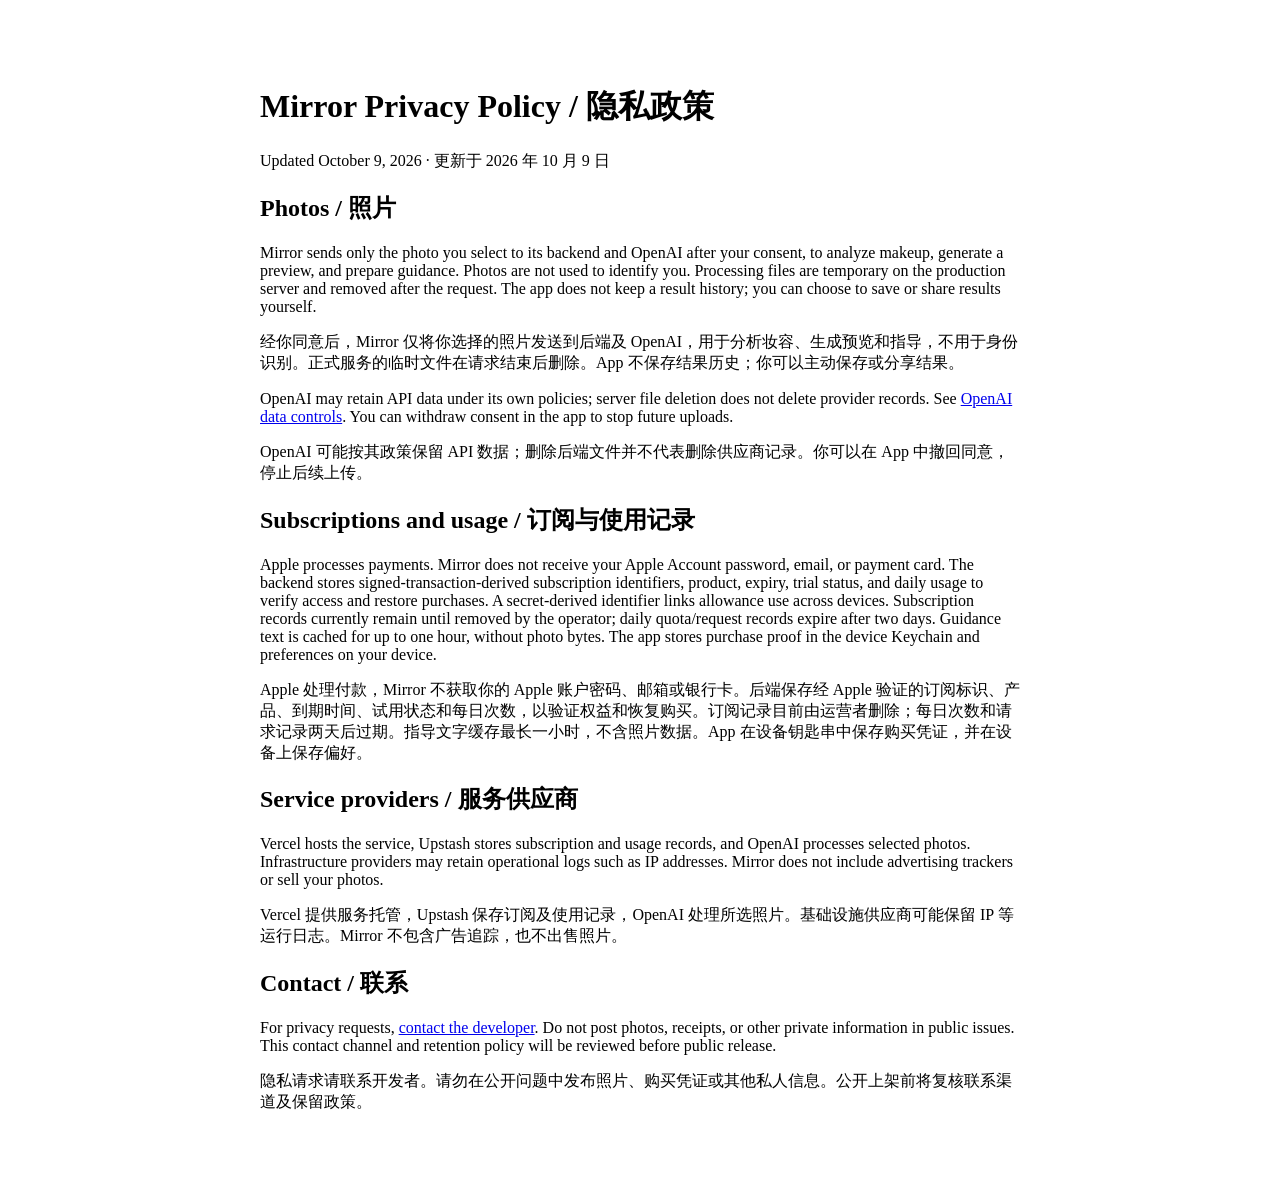
==== web/privacy.html @ 1be24a82 "Add native Mirror app and Apple-verified subscription quotas" ====
<!doctype html><html lang="en"><meta charset="utf-8"><meta name="viewport" content="width=device-width,initial-scale=1"><title>Mirror Privacy Policy / 隐私政策</title><link rel="stylesheet" href="/style.css"><body><main style="max-width:760px;margin:40px auto;padding:24px"><h1>Mirror Privacy Policy / 隐私政策</h1><p>Updated October 9, 2026 · 更新于 2026 年 10 月 9 日</p><h2>Photos / 照片</h2><p>Mirror sends only the photo you select to its backend and OpenAI after your consent, to analyze makeup, generate a preview, and prepare guidance. Photos are not used to identify you. Processing files are temporary on the production server and removed after the request. The app does not keep a result history; you can choose to save or share results yourself.</p><p>经你同意后，Mirror 仅将你选择的照片发送到后端及 OpenAI，用于分析妆容、生成预览和指导，不用于身份识别。正式服务的临时文件在请求结束后删除。App 不保存结果历史；你可以主动保存或分享结果。</p><p>OpenAI may retain API data under its own policies; server file deletion does not delete provider records. See <a href="https://platform.openai.com/docs/guides/your-data">OpenAI data controls</a>. You can withdraw consent in the app to stop future uploads.</p><p>OpenAI 可能按其政策保留 API 数据；删除后端文件并不代表删除供应商记录。你可以在 App 中撤回同意，停止后续上传。</p><h2>Subscriptions and usage / 订阅与使用记录</h2><p>Apple processes payments. Mirror does not receive your Apple Account password, email, or payment card. The backend stores signed-transaction-derived subscription identifiers, product, expiry, trial status, and daily usage to verify access and restore purchases. A secret-derived identifier links allowance use across devices. Subscription records currently remain until removed by the operator; daily quota/request records expire after two days. Guidance text is cached for up to one hour, without photo bytes. The app stores purchase proof in the device Keychain and preferences on your device.</p><p>Apple 处理付款，Mirror 不获取你的 Apple 账户密码、邮箱或银行卡。后端保存经 Apple 验证的订阅标识、产品、到期时间、试用状态和每日次数，以验证权益和恢复购买。订阅记录目前由运营者删除；每日次数和请求记录两天后过期。指导文字缓存最长一小时，不含照片数据。App 在设备钥匙串中保存购买凭证，并在设备上保存偏好。</p><h2>Service providers / 服务供应商</h2><p>Vercel hosts the service, Upstash stores subscription and usage records, and OpenAI processes selected photos. Infrastructure providers may retain operational logs such as IP addresses. Mirror does not include advertising trackers or sell your photos.</p><p>Vercel 提供服务托管，Upstash 保存订阅及使用记录，OpenAI 处理所选照片。基础设施供应商可能保留 IP 等运行日志。Mirror 不包含广告追踪，也不出售照片。</p><h2>Contact / 联系</h2><p>For privacy requests, <a href="https://github.com/pauline-zhang-star/makeup-improver/issues">contact the developer</a>. Do not post photos, receipts, or other private information in public issues. This contact channel and retention policy will be reviewed before public release.</p><p>隐私请求请联系开发者。请勿在公开问题中发布照片、购买凭证或其他私人信息。公开上架前将复核联系渠道及保留政策。</p></main></body></html>
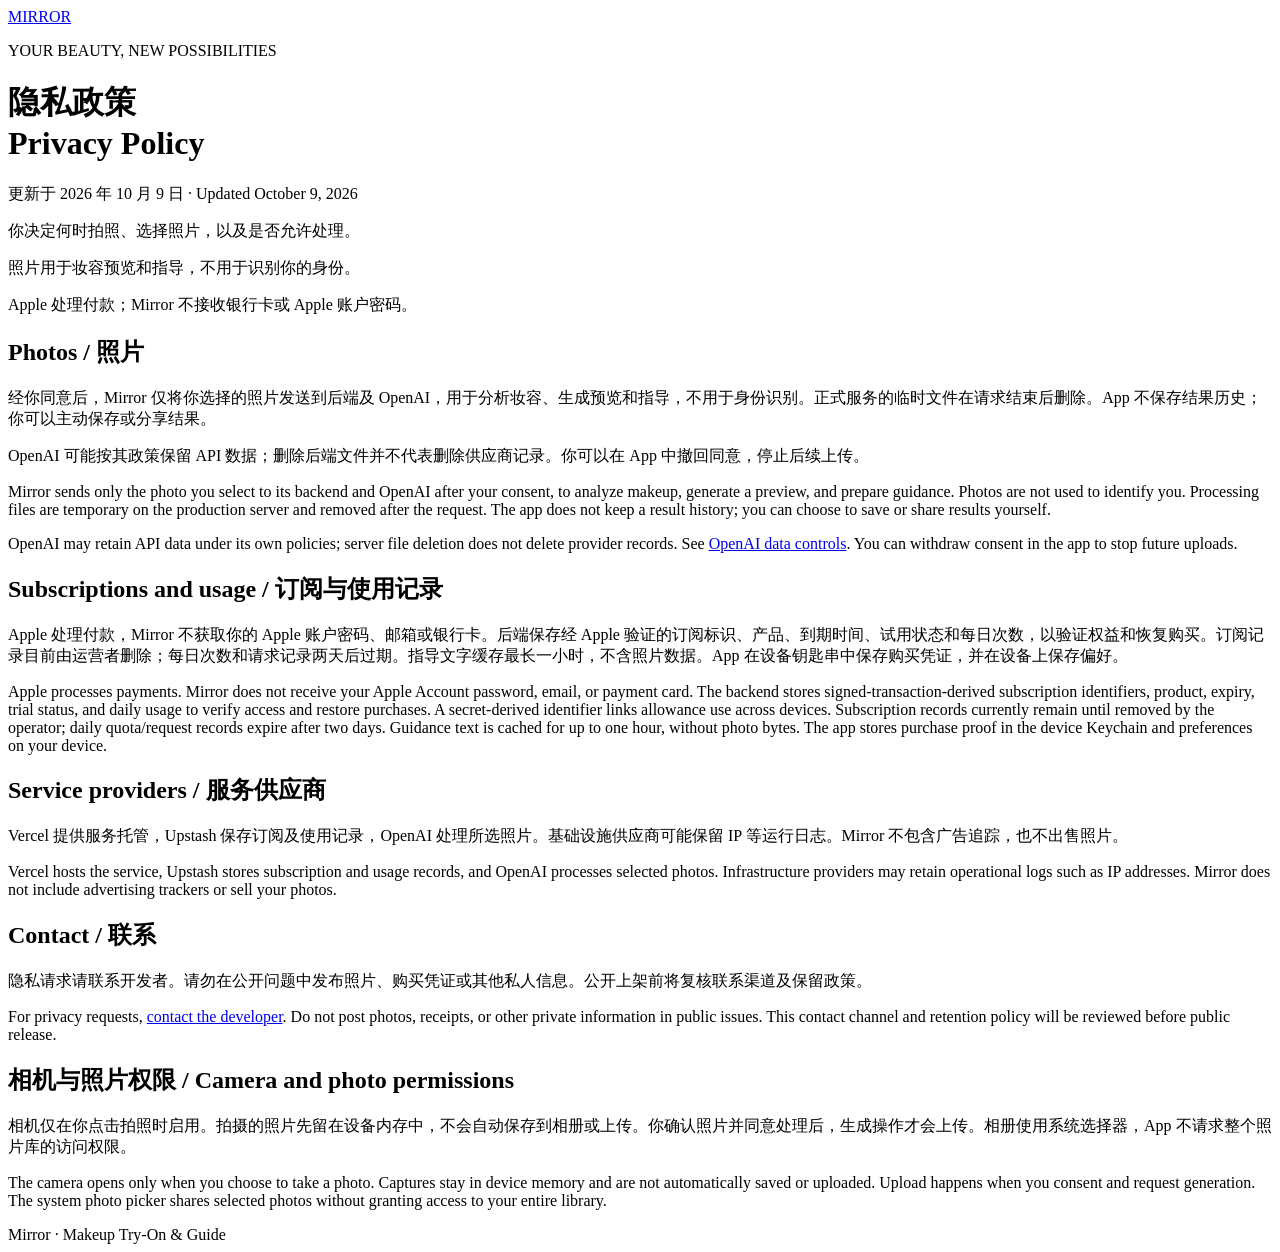
==== commit 8e5a1387: "Add limited beta access and improve camera and subscription UI" ====
--- a/web/privacy.html
+++ b/web/privacy.html
@@ -1 +1,6 @@
-<!doctype html><html lang="en"><meta charset="utf-8"><meta name="viewport" content="width=device-width,initial-scale=1"><title>Mirror Privacy Policy / 隐私政策</title><link rel="stylesheet" href="/style.css"><body><main style="max-width:760px;margin:40px auto;padding:24px"><h1>Mirror Privacy Policy / 隐私政策</h1><p>Updated October 9, 2026 · 更新于 2026 年 10 月 9 日</p><h2>Photos / 照片</h2><p>Mirror sends only the photo you select to its backend and OpenAI after your consent, to analyze makeup, generate a preview, and prepare guidance. Photos are not used to identify you. Processing files are temporary on the production server and removed after the request. The app does not keep a result history; you can choose to save or share results yourself.</p><p>经你同意后，Mirror 仅将你选择的照片发送到后端及 OpenAI，用于分析妆容、生成预览和指导，不用于身份识别。正式服务的临时文件在请求结束后删除。App 不保存结果历史；你可以主动保存或分享结果。</p><p>OpenAI may retain API data under its own policies; server file deletion does not delete provider records. See <a href="https://platform.openai.com/docs/guides/your-data">OpenAI data controls</a>. You can withdraw consent in the app to stop future uploads.</p><p>OpenAI 可能按其政策保留 API 数据；删除后端文件并不代表删除供应商记录。你可以在 App 中撤回同意，停止后续上传。</p><h2>Subscriptions and usage / 订阅与使用记录</h2><p>Apple processes payments. Mirror does not receive your Apple Account password, email, or payment card. The backend stores signed-transaction-derived subscription identifiers, product, expiry, trial status, and daily usage to verify access and restore purchases. A secret-derived identifier links allowance use across devices. Subscription records currently remain until removed by the operator; daily quota/request records expire after two days. Guidance text is cached for up to one hour, without photo bytes. The app stores purchase proof in the device Keychain and preferences on your device.</p><p>Apple 处理付款，Mirror 不获取你的 Apple 账户密码、邮箱或银行卡。后端保存经 Apple 验证的订阅标识、产品、到期时间、试用状态和每日次数，以验证权益和恢复购买。订阅记录目前由运营者删除；每日次数和请求记录两天后过期。指导文字缓存最长一小时，不含照片数据。App 在设备钥匙串中保存购买凭证，并在设备上保存偏好。</p><h2>Service providers / 服务供应商</h2><p>Vercel hosts the service, Upstash stores subscription and usage records, and OpenAI processes selected photos. Infrastructure providers may retain operational logs such as IP addresses. Mirror does not include advertising trackers or sell your photos.</p><p>Vercel 提供服务托管，Upstash 保存订阅及使用记录，OpenAI 处理所选照片。基础设施供应商可能保留 IP 等运行日志。Mirror 不包含广告追踪，也不出售照片。</p><h2>Contact / 联系</h2><p>For privacy requests, <a href="https://github.com/pauline-zhang-star/makeup-improver/issues">contact the developer</a>. Do not post photos, receipts, or other private information in public issues. This contact channel and retention policy will be reviewed before public release.</p><p>隐私请求请联系开发者。请勿在公开问题中发布照片、购买凭证或其他私人信息。公开上架前将复核联系渠道及保留政策。</p></main></body></html>
+<!doctype html><html lang="zh-Hans"><head><meta charset="utf-8"><meta name="viewport" content="width=device-width,initial-scale=1"><title>Mirror · 隐私政策 / Privacy Policy</title><link rel="stylesheet" href="/privacy.css"></head><body><main><a class="brand" href="/">MIRROR</a><p class="eyebrow">YOUR BEAUTY, NEW POSSIBILITIES</p><h1>隐私政策<br><span class="english">Privacy Policy</span></h1><p class="meta">更新于 2026 年 10 月 9 日 · Updated October 9, 2026</p><div class="summary"><p>你决定何时拍照、选择照片，以及是否允许处理。</p><p>照片用于妆容预览和指导，不用于识别你的身份。</p><p>Apple 处理付款；Mirror 不接收银行卡或 Apple 账户密码。</p></div>
+<section><h2>Photos / 照片</h2><p>经你同意后，Mirror 仅将你选择的照片发送到后端及 OpenAI，用于分析妆容、生成预览和指导，不用于身份识别。正式服务的临时文件在请求结束后删除。App 不保存结果历史；你可以主动保存或分享结果。</p><p>OpenAI 可能按其政策保留 API 数据；删除后端文件并不代表删除供应商记录。你可以在 App 中撤回同意，停止后续上传。</p><p class="english">Mirror sends only the photo you select to its backend and OpenAI after your consent, to analyze makeup, generate a preview, and prepare guidance. Photos are not used to identify you. Processing files are temporary on the production server and removed after the request. The app does not keep a result history; you can choose to save or share results yourself.</p><p class="english">OpenAI may retain API data under its own policies; server file deletion does not delete provider records. See <a href="https://platform.openai.com/docs/guides/your-data">OpenAI data controls</a>. You can withdraw consent in the app to stop future uploads.</p></section>
+<section><h2>Subscriptions and usage / 订阅与使用记录</h2><p>Apple 处理付款，Mirror 不获取你的 Apple 账户密码、邮箱或银行卡。后端保存经 Apple 验证的订阅标识、产品、到期时间、试用状态和每日次数，以验证权益和恢复购买。订阅记录目前由运营者删除；每日次数和请求记录两天后过期。指导文字缓存最长一小时，不含照片数据。App 在设备钥匙串中保存购买凭证，并在设备上保存偏好。</p><p class="english">Apple processes payments. Mirror does not receive your Apple Account password, email, or payment card. The backend stores signed-transaction-derived subscription identifiers, product, expiry, trial status, and daily usage to verify access and restore purchases. A secret-derived identifier links allowance use across devices. Subscription records currently remain until removed by the operator; daily quota/request records expire after two days. Guidance text is cached for up to one hour, without photo bytes. The app stores purchase proof in the device Keychain and preferences on your device.</p></section>
+<section><h2>Service providers / 服务供应商</h2><p>Vercel 提供服务托管，Upstash 保存订阅及使用记录，OpenAI 处理所选照片。基础设施供应商可能保留 IP 等运行日志。Mirror 不包含广告追踪，也不出售照片。</p><p class="english">Vercel hosts the service, Upstash stores subscription and usage records, and OpenAI processes selected photos. Infrastructure providers may retain operational logs such as IP addresses. Mirror does not include advertising trackers or sell your photos.</p></section>
+<section><h2>Contact / 联系</h2><p>隐私请求请联系开发者。请勿在公开问题中发布照片、购买凭证或其他私人信息。公开上架前将复核联系渠道及保留政策。</p><p class="english">For privacy requests, <a href="https://github.com/pauline-zhang-star/makeup-improver/issues">contact the developer</a>. Do not post photos, receipts, or other private information in public issues. This contact channel and retention policy will be reviewed before public release.</p></section>
+<section><h2>相机与照片权限 / Camera and photo permissions</h2><p>相机仅在你点击拍照时启用。拍摄的照片先留在设备内存中，不会自动保存到相册或上传。你确认照片并同意处理后，生成操作才会上传。相册使用系统选择器，App 不请求整个照片库的访问权限。</p><p class="english">The camera opens only when you choose to take a photo. Captures stay in device memory and are not automatically saved or uploaded. Upload happens when you consent and request generation. The system photo picker shares selected photos without granting access to your entire library.</p></section><footer>Mirror · Makeup Try-On &amp; Guide</footer></main></body></html>
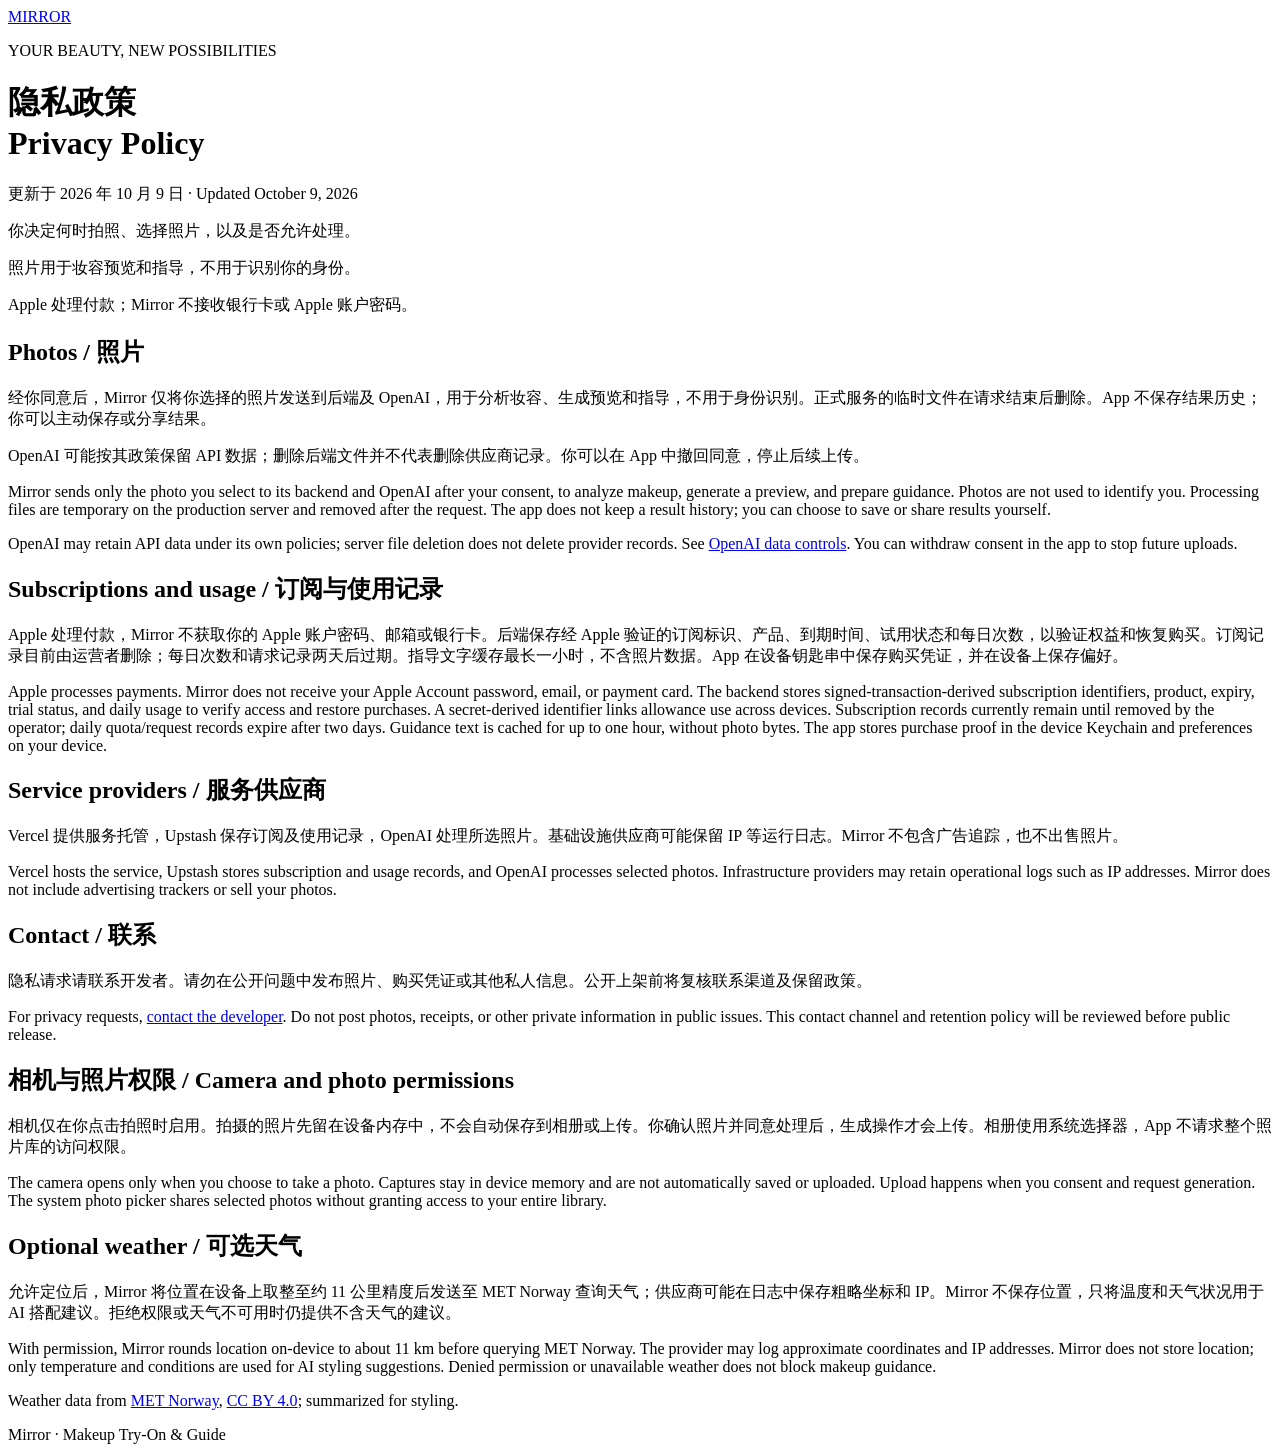
==== commit f46f43ce: "Add weather-aware styling guidance after liking a look" ====
--- a/web/privacy.html
+++ b/web/privacy.html
@@ -3,4 +3,4 @@
 <section><h2>Subscriptions and usage / 订阅与使用记录</h2><p>Apple 处理付款，Mirror 不获取你的 Apple 账户密码、邮箱或银行卡。后端保存经 Apple 验证的订阅标识、产品、到期时间、试用状态和每日次数，以验证权益和恢复购买。订阅记录目前由运营者删除；每日次数和请求记录两天后过期。指导文字缓存最长一小时，不含照片数据。App 在设备钥匙串中保存购买凭证，并在设备上保存偏好。</p><p class="english">Apple processes payments. Mirror does not receive your Apple Account password, email, or payment card. The backend stores signed-transaction-derived subscription identifiers, product, expiry, trial status, and daily usage to verify access and restore purchases. A secret-derived identifier links allowance use across devices. Subscription records currently remain until removed by the operator; daily quota/request records expire after two days. Guidance text is cached for up to one hour, without photo bytes. The app stores purchase proof in the device Keychain and preferences on your device.</p></section>
 <section><h2>Service providers / 服务供应商</h2><p>Vercel 提供服务托管，Upstash 保存订阅及使用记录，OpenAI 处理所选照片。基础设施供应商可能保留 IP 等运行日志。Mirror 不包含广告追踪，也不出售照片。</p><p class="english">Vercel hosts the service, Upstash stores subscription and usage records, and OpenAI processes selected photos. Infrastructure providers may retain operational logs such as IP addresses. Mirror does not include advertising trackers or sell your photos.</p></section>
 <section><h2>Contact / 联系</h2><p>隐私请求请联系开发者。请勿在公开问题中发布照片、购买凭证或其他私人信息。公开上架前将复核联系渠道及保留政策。</p><p class="english">For privacy requests, <a href="https://github.com/pauline-zhang-star/makeup-improver/issues">contact the developer</a>. Do not post photos, receipts, or other private information in public issues. This contact channel and retention policy will be reviewed before public release.</p></section>
-<section><h2>相机与照片权限 / Camera and photo permissions</h2><p>相机仅在你点击拍照时启用。拍摄的照片先留在设备内存中，不会自动保存到相册或上传。你确认照片并同意处理后，生成操作才会上传。相册使用系统选择器，App 不请求整个照片库的访问权限。</p><p class="english">The camera opens only when you choose to take a photo. Captures stay in device memory and are not automatically saved or uploaded. Upload happens when you consent and request generation. The system photo picker shares selected photos without granting access to your entire library.</p></section><footer>Mirror · Makeup Try-On &amp; Guide</footer></main></body></html>+<section><h2>相机与照片权限 / Camera and photo permissions</h2><p>相机仅在你点击拍照时启用。拍摄的照片先留在设备内存中，不会自动保存到相册或上传。你确认照片并同意处理后，生成操作才会上传。相册使用系统选择器，App 不请求整个照片库的访问权限。</p><p class="english">The camera opens only when you choose to take a photo. Captures stay in device memory and are not automatically saved or uploaded. Upload happens when you consent and request generation. The system photo picker shares selected photos without granting access to your entire library.</p></section><section><h2>Optional weather / 可选天气</h2><p>允许定位后，Mirror 将位置在设备上取整至约 11 公里精度后发送至 MET Norway 查询天气；供应商可能在日志中保存粗略坐标和 IP。Mirror 不保存位置，只将温度和天气状况用于 AI 搭配建议。拒绝权限或天气不可用时仍提供不含天气的建议。</p><p class="english">With permission, Mirror rounds location on-device to about 11 km before querying MET Norway. The provider may log approximate coordinates and IP addresses. Mirror does not store location; only temperature and conditions are used for AI styling suggestions. Denied permission or unavailable weather does not block makeup guidance.</p><p>Weather data from <a href="https://api.met.no/doc/License">MET Norway</a>, <a href="https://creativecommons.org/licenses/by/4.0/">CC BY 4.0</a>; summarized for styling.</p></section><footer>Mirror · Makeup Try-On &amp; Guide</footer></main></body></html>
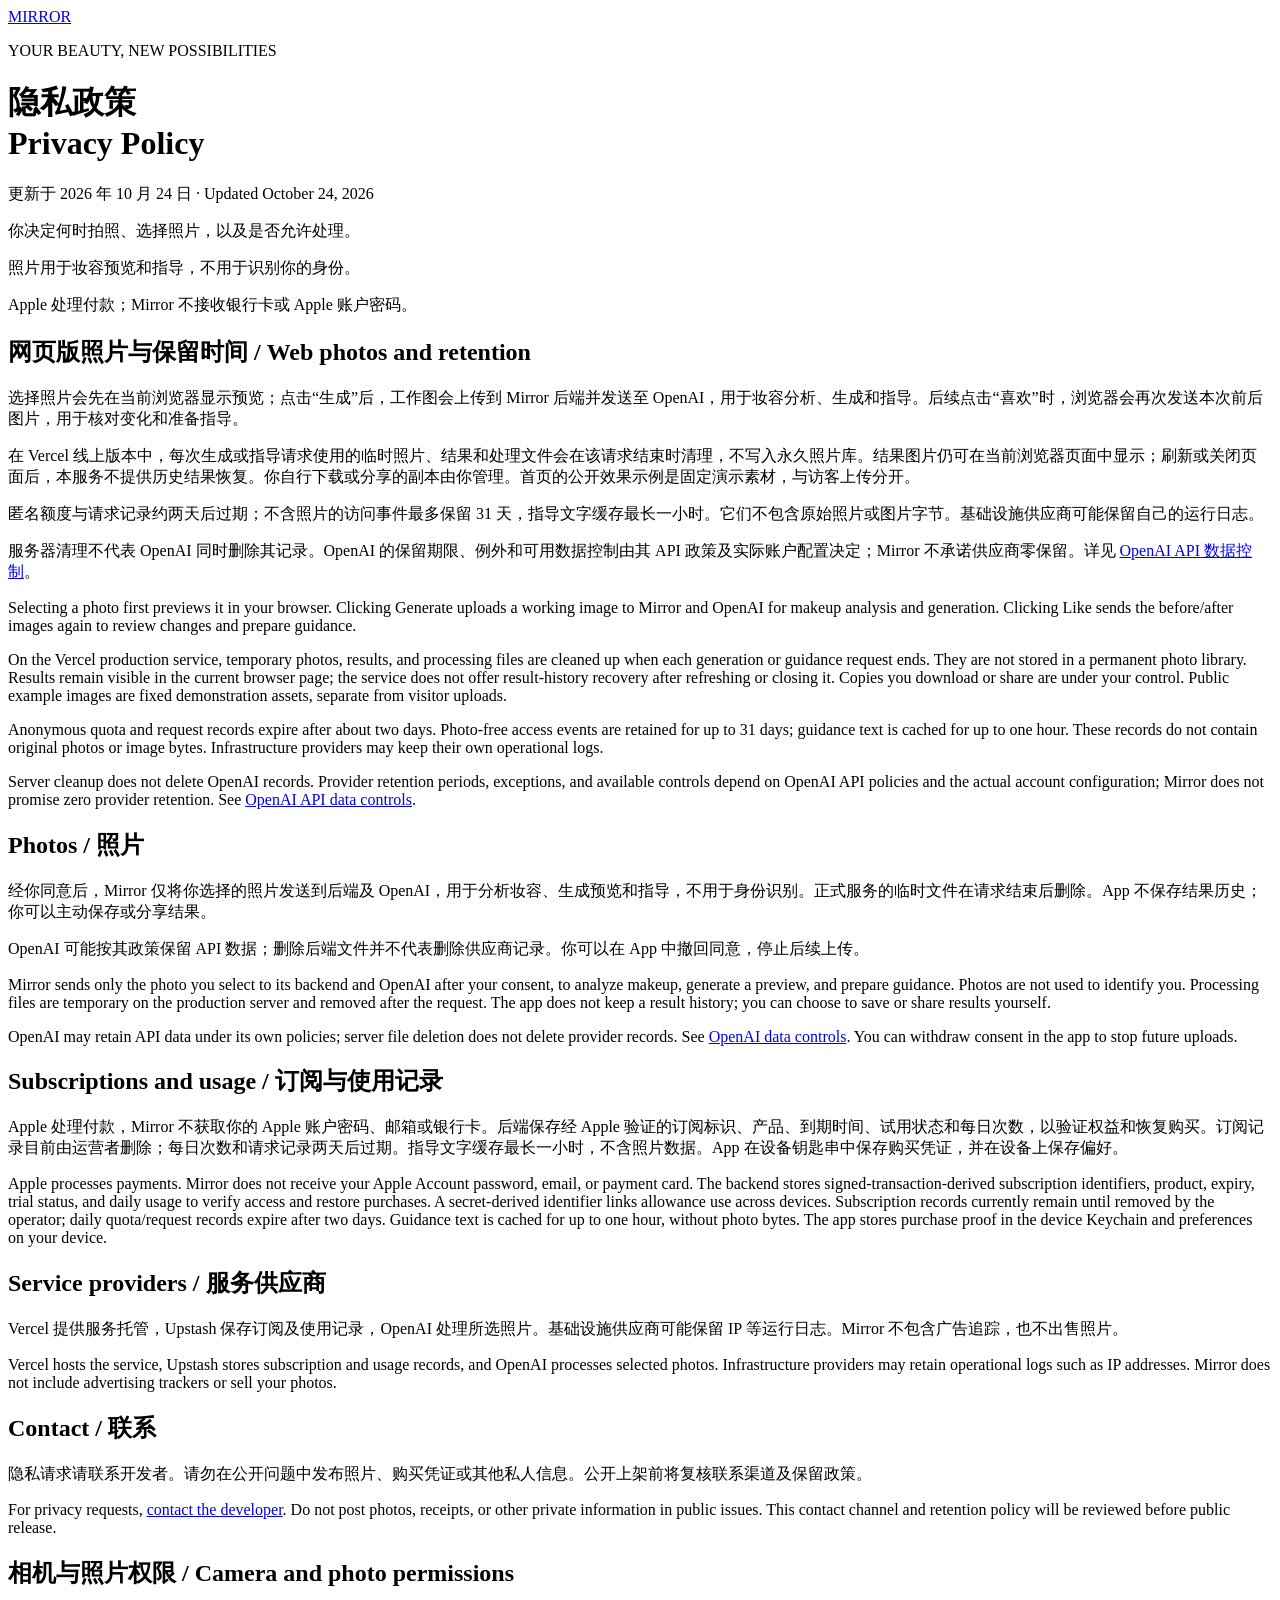
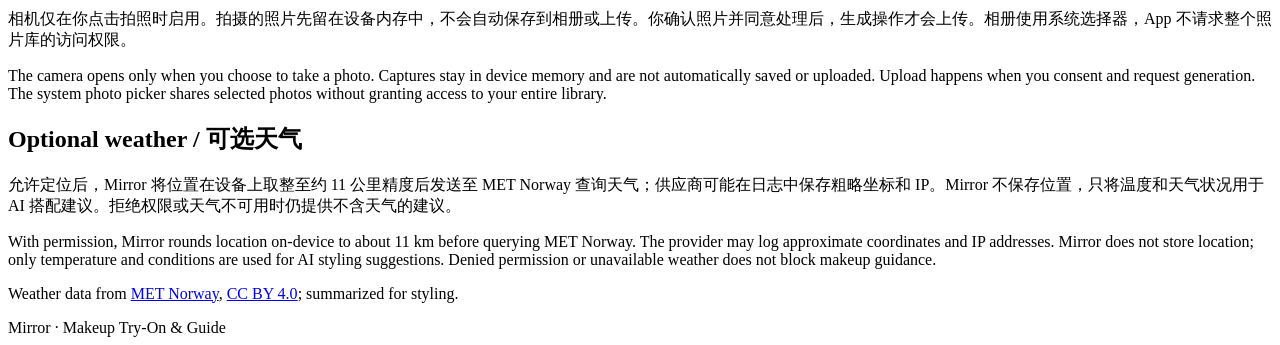
==== commit 3a1ce476: "Clarify web photo privacy and add real result example" ====
--- a/web/privacy.html
+++ b/web/privacy.html
@@ -1,5 +1,14 @@
-<!doctype html><html lang="zh-Hans"><head><meta charset="utf-8"><meta name="viewport" content="width=device-width,initial-scale=1"><title>Mirror · 隐私政策 / Privacy Policy</title><link rel="stylesheet" href="/privacy.css"></head><body><main><a class="brand" href="/">MIRROR</a><p class="eyebrow">YOUR BEAUTY, NEW POSSIBILITIES</p><h1>隐私政策<br><span class="english">Privacy Policy</span></h1><p class="meta">更新于 2026 年 10 月 9 日 · Updated October 9, 2026</p><div class="summary"><p>你决定何时拍照、选择照片，以及是否允许处理。</p><p>照片用于妆容预览和指导，不用于识别你的身份。</p><p>Apple 处理付款；Mirror 不接收银行卡或 Apple 账户密码。</p></div>
-<section><h2>Photos / 照片</h2><p>经你同意后，Mirror 仅将你选择的照片发送到后端及 OpenAI，用于分析妆容、生成预览和指导，不用于身份识别。正式服务的临时文件在请求结束后删除。App 不保存结果历史；你可以主动保存或分享结果。</p><p>OpenAI 可能按其政策保留 API 数据；删除后端文件并不代表删除供应商记录。你可以在 App 中撤回同意，停止后续上传。</p><p class="english">Mirror sends only the photo you select to its backend and OpenAI after your consent, to analyze makeup, generate a preview, and prepare guidance. Photos are not used to identify you. Processing files are temporary on the production server and removed after the request. The app does not keep a result history; you can choose to save or share results yourself.</p><p class="english">OpenAI may retain API data under its own policies; server file deletion does not delete provider records. See <a href="https://platform.openai.com/docs/guides/your-data">OpenAI data controls</a>. You can withdraw consent in the app to stop future uploads.</p></section>
+<!doctype html><html lang="zh-Hans"><head><meta charset="utf-8"><meta name="viewport" content="width=device-width,initial-scale=1"><title>Mirror · 隐私政策 / Privacy Policy</title><link rel="stylesheet" href="/privacy.css"></head><body><main><a class="brand" href="/">MIRROR</a><p class="eyebrow">YOUR BEAUTY, NEW POSSIBILITIES</p><h1>隐私政策<br><span class="english">Privacy Policy</span></h1><p class="meta">更新于 2026 年 10 月 24 日 · Updated October 24, 2026</p><div class="summary"><p>你决定何时拍照、选择照片，以及是否允许处理。</p><p>照片用于妆容预览和指导，不用于识别你的身份。</p><p>Apple 处理付款；Mirror 不接收银行卡或 Apple 账户密码。</p></div>
+<section><h2>网页版照片与保留时间 / Web photos and retention</h2>
+<p>选择照片会先在当前浏览器显示预览；点击“生成”后，工作图会上传到 Mirror 后端并发送至 OpenAI，用于妆容分析、生成和指导。后续点击“喜欢”时，浏览器会再次发送本次前后图片，用于核对变化和准备指导。</p>
+<p>在 Vercel 线上版本中，每次生成或指导请求使用的临时照片、结果和处理文件会在该请求结束时清理，不写入永久照片库。结果图片仍可在当前浏览器页面中显示；刷新或关闭页面后，本服务不提供历史结果恢复。你自行下载或分享的副本由你管理。首页的公开效果示例是固定演示素材，与访客上传分开。</p>
+<p>匿名额度与请求记录约两天后过期；不含照片的访问事件最多保留 31 天，指导文字缓存最长一小时。它们不包含原始照片或图片字节。基础设施供应商可能保留自己的运行日志。</p>
+<p>服务器清理不代表 OpenAI 同时删除其记录。OpenAI 的保留期限、例外和可用数据控制由其 API 政策及实际账户配置决定；Mirror 不承诺供应商零保留。详见 <a href="https://platform.openai.com/docs/guides/your-data" target="_blank" rel="noopener">OpenAI API 数据控制</a>。</p>
+<p class="english">Selecting a photo first previews it in your browser. Clicking Generate uploads a working image to Mirror and OpenAI for makeup analysis and generation. Clicking Like sends the before/after images again to review changes and prepare guidance.</p>
+<p class="english">On the Vercel production service, temporary photos, results, and processing files are cleaned up when each generation or guidance request ends. They are not stored in a permanent photo library. Results remain visible in the current browser page; the service does not offer result-history recovery after refreshing or closing it. Copies you download or share are under your control. Public example images are fixed demonstration assets, separate from visitor uploads.</p>
+<p class="english">Anonymous quota and request records expire after about two days. Photo-free access events are retained for up to 31 days; guidance text is cached for up to one hour. These records do not contain original photos or image bytes. Infrastructure providers may keep their own operational logs.</p>
+<p class="english">Server cleanup does not delete OpenAI records. Provider retention periods, exceptions, and available controls depend on OpenAI API policies and the actual account configuration; Mirror does not promise zero provider retention. See <a href="https://platform.openai.com/docs/guides/your-data" target="_blank" rel="noopener">OpenAI API data controls</a>.</p>
+</section><section><h2>Photos / 照片</h2><p>经你同意后，Mirror 仅将你选择的照片发送到后端及 OpenAI，用于分析妆容、生成预览和指导，不用于身份识别。正式服务的临时文件在请求结束后删除。App 不保存结果历史；你可以主动保存或分享结果。</p><p>OpenAI 可能按其政策保留 API 数据；删除后端文件并不代表删除供应商记录。你可以在 App 中撤回同意，停止后续上传。</p><p class="english">Mirror sends only the photo you select to its backend and OpenAI after your consent, to analyze makeup, generate a preview, and prepare guidance. Photos are not used to identify you. Processing files are temporary on the production server and removed after the request. The app does not keep a result history; you can choose to save or share results yourself.</p><p class="english">OpenAI may retain API data under its own policies; server file deletion does not delete provider records. See <a href="https://platform.openai.com/docs/guides/your-data">OpenAI data controls</a>. You can withdraw consent in the app to stop future uploads.</p></section>
 <section><h2>Subscriptions and usage / 订阅与使用记录</h2><p>Apple 处理付款，Mirror 不获取你的 Apple 账户密码、邮箱或银行卡。后端保存经 Apple 验证的订阅标识、产品、到期时间、试用状态和每日次数，以验证权益和恢复购买。订阅记录目前由运营者删除；每日次数和请求记录两天后过期。指导文字缓存最长一小时，不含照片数据。App 在设备钥匙串中保存购买凭证，并在设备上保存偏好。</p><p class="english">Apple processes payments. Mirror does not receive your Apple Account password, email, or payment card. The backend stores signed-transaction-derived subscription identifiers, product, expiry, trial status, and daily usage to verify access and restore purchases. A secret-derived identifier links allowance use across devices. Subscription records currently remain until removed by the operator; daily quota/request records expire after two days. Guidance text is cached for up to one hour, without photo bytes. The app stores purchase proof in the device Keychain and preferences on your device.</p></section>
 <section><h2>Service providers / 服务供应商</h2><p>Vercel 提供服务托管，Upstash 保存订阅及使用记录，OpenAI 处理所选照片。基础设施供应商可能保留 IP 等运行日志。Mirror 不包含广告追踪，也不出售照片。</p><p class="english">Vercel hosts the service, Upstash stores subscription and usage records, and OpenAI processes selected photos. Infrastructure providers may retain operational logs such as IP addresses. Mirror does not include advertising trackers or sell your photos.</p></section>
 <section><h2>Contact / 联系</h2><p>隐私请求请联系开发者。请勿在公开问题中发布照片、购买凭证或其他私人信息。公开上架前将复核联系渠道及保留政策。</p><p class="english">For privacy requests, <a href="https://github.com/pauline-zhang-star/makeup-improver/issues">contact the developer</a>. Do not post photos, receipts, or other private information in public issues. This contact channel and retention policy will be reviewed before public release.</p></section>
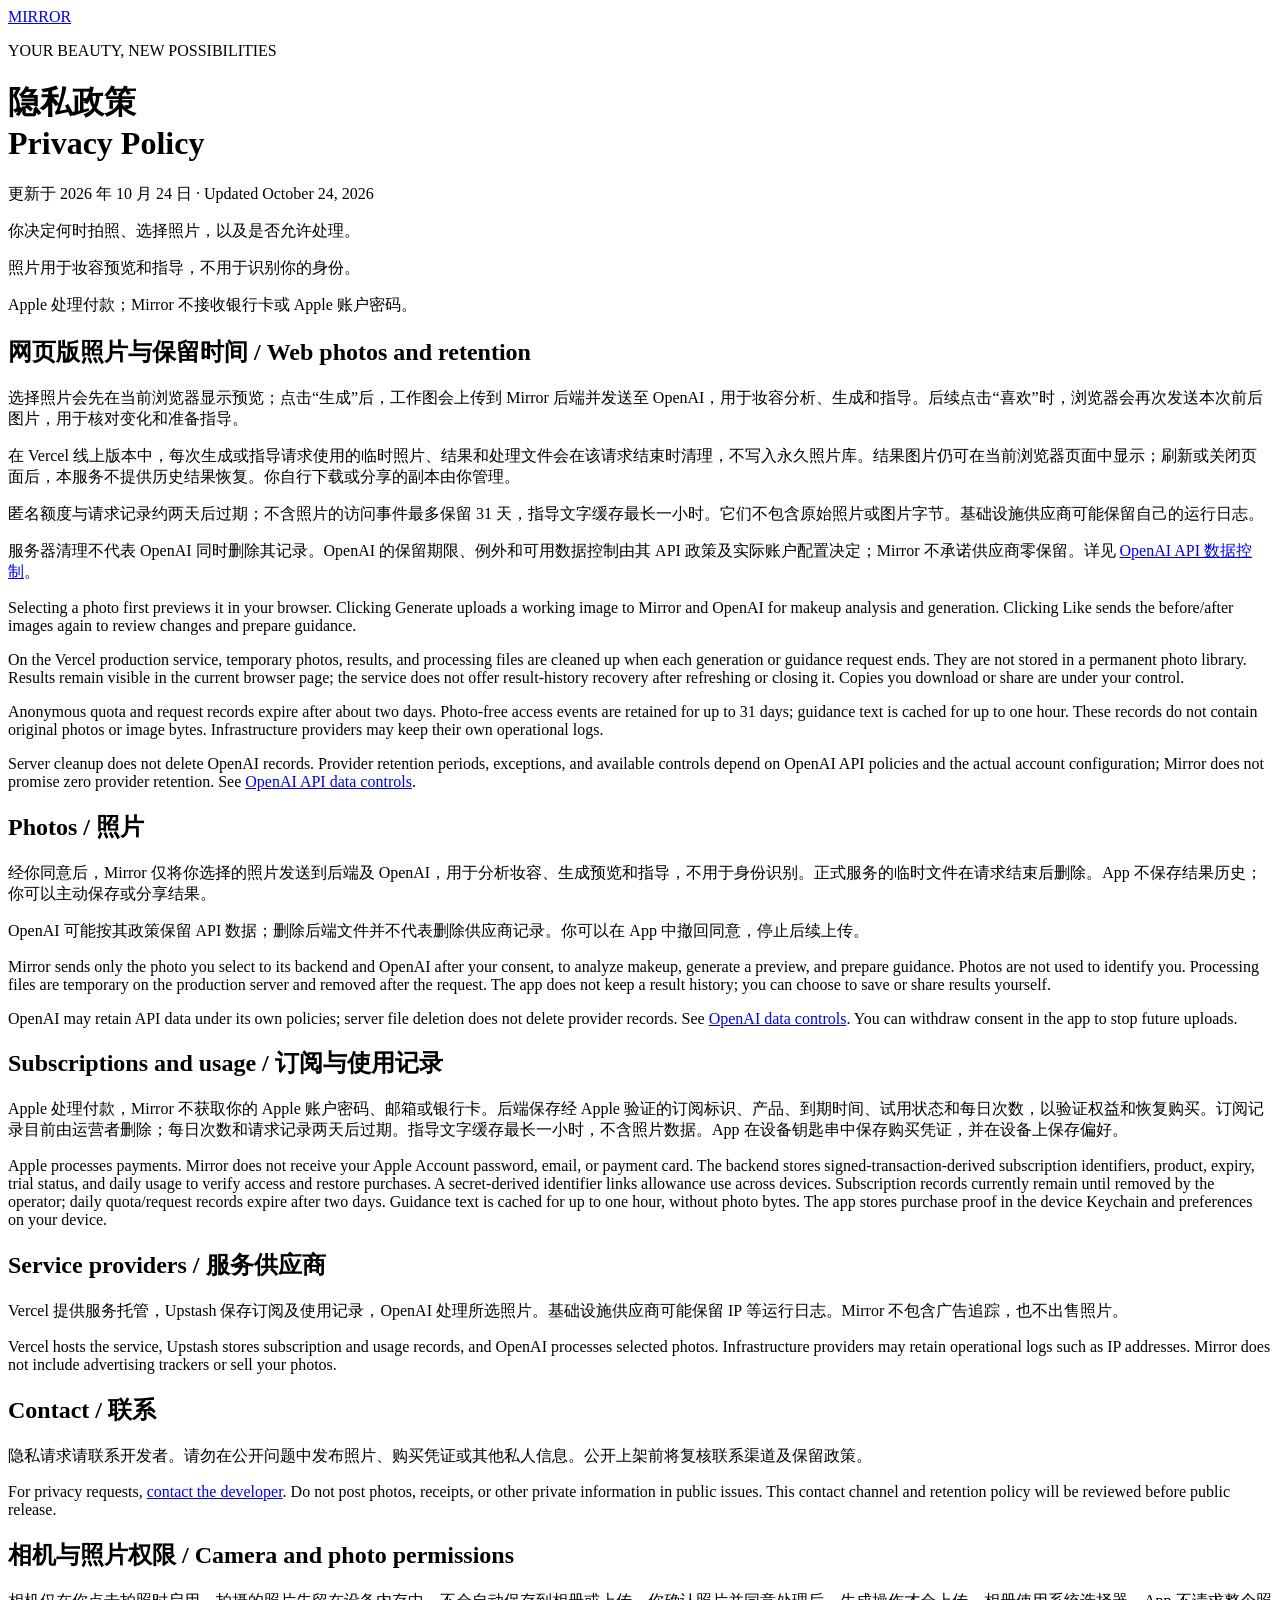
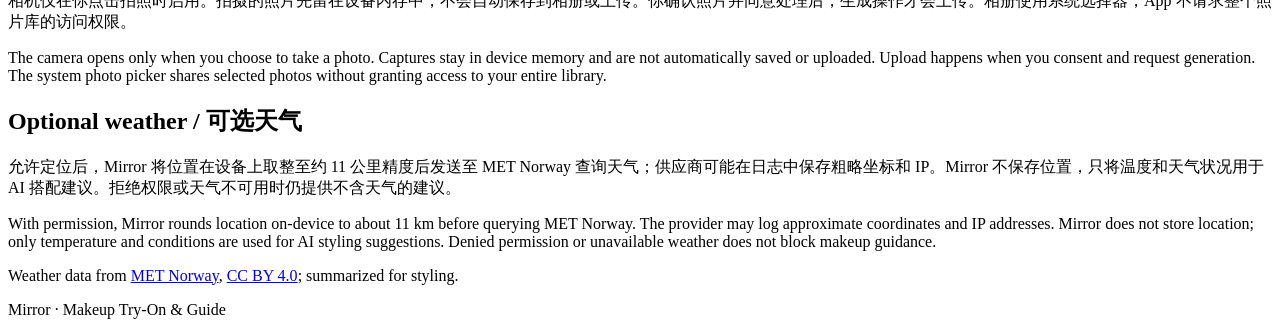
==== commit 916cd9c3: "Remove personal photo examples from public site" ====
--- a/web/privacy.html
+++ b/web/privacy.html
@@ -1,11 +1,11 @@
 <!doctype html><html lang="zh-Hans"><head><meta charset="utf-8"><meta name="viewport" content="width=device-width,initial-scale=1"><title>Mirror · 隐私政策 / Privacy Policy</title><link rel="stylesheet" href="/privacy.css"></head><body><main><a class="brand" href="/">MIRROR</a><p class="eyebrow">YOUR BEAUTY, NEW POSSIBILITIES</p><h1>隐私政策<br><span class="english">Privacy Policy</span></h1><p class="meta">更新于 2026 年 10 月 24 日 · Updated October 24, 2026</p><div class="summary"><p>你决定何时拍照、选择照片，以及是否允许处理。</p><p>照片用于妆容预览和指导，不用于识别你的身份。</p><p>Apple 处理付款；Mirror 不接收银行卡或 Apple 账户密码。</p></div>
 <section><h2>网页版照片与保留时间 / Web photos and retention</h2>
 <p>选择照片会先在当前浏览器显示预览；点击“生成”后，工作图会上传到 Mirror 后端并发送至 OpenAI，用于妆容分析、生成和指导。后续点击“喜欢”时，浏览器会再次发送本次前后图片，用于核对变化和准备指导。</p>
-<p>在 Vercel 线上版本中，每次生成或指导请求使用的临时照片、结果和处理文件会在该请求结束时清理，不写入永久照片库。结果图片仍可在当前浏览器页面中显示；刷新或关闭页面后，本服务不提供历史结果恢复。你自行下载或分享的副本由你管理。首页的公开效果示例是固定演示素材，与访客上传分开。</p>
+<p>在 Vercel 线上版本中，每次生成或指导请求使用的临时照片、结果和处理文件会在该请求结束时清理，不写入永久照片库。结果图片仍可在当前浏览器页面中显示；刷新或关闭页面后，本服务不提供历史结果恢复。你自行下载或分享的副本由你管理。</p>
 <p>匿名额度与请求记录约两天后过期；不含照片的访问事件最多保留 31 天，指导文字缓存最长一小时。它们不包含原始照片或图片字节。基础设施供应商可能保留自己的运行日志。</p>
 <p>服务器清理不代表 OpenAI 同时删除其记录。OpenAI 的保留期限、例外和可用数据控制由其 API 政策及实际账户配置决定；Mirror 不承诺供应商零保留。详见 <a href="https://platform.openai.com/docs/guides/your-data" target="_blank" rel="noopener">OpenAI API 数据控制</a>。</p>
 <p class="english">Selecting a photo first previews it in your browser. Clicking Generate uploads a working image to Mirror and OpenAI for makeup analysis and generation. Clicking Like sends the before/after images again to review changes and prepare guidance.</p>
-<p class="english">On the Vercel production service, temporary photos, results, and processing files are cleaned up when each generation or guidance request ends. They are not stored in a permanent photo library. Results remain visible in the current browser page; the service does not offer result-history recovery after refreshing or closing it. Copies you download or share are under your control. Public example images are fixed demonstration assets, separate from visitor uploads.</p>
+<p class="english">On the Vercel production service, temporary photos, results, and processing files are cleaned up when each generation or guidance request ends. They are not stored in a permanent photo library. Results remain visible in the current browser page; the service does not offer result-history recovery after refreshing or closing it. Copies you download or share are under your control.</p>
 <p class="english">Anonymous quota and request records expire after about two days. Photo-free access events are retained for up to 31 days; guidance text is cached for up to one hour. These records do not contain original photos or image bytes. Infrastructure providers may keep their own operational logs.</p>
 <p class="english">Server cleanup does not delete OpenAI records. Provider retention periods, exceptions, and available controls depend on OpenAI API policies and the actual account configuration; Mirror does not promise zero provider retention. See <a href="https://platform.openai.com/docs/guides/your-data" target="_blank" rel="noopener">OpenAI API data controls</a>.</p>
 </section><section><h2>Photos / 照片</h2><p>经你同意后，Mirror 仅将你选择的照片发送到后端及 OpenAI，用于分析妆容、生成预览和指导，不用于身份识别。正式服务的临时文件在请求结束后删除。App 不保存结果历史；你可以主动保存或分享结果。</p><p>OpenAI 可能按其政策保留 API 数据；删除后端文件并不代表删除供应商记录。你可以在 App 中撤回同意，停止后续上传。</p><p class="english">Mirror sends only the photo you select to its backend and OpenAI after your consent, to analyze makeup, generate a preview, and prepare guidance. Photos are not used to identify you. Processing files are temporary on the production server and removed after the request. The app does not keep a result history; you can choose to save or share results yourself.</p><p class="english">OpenAI may retain API data under its own policies; server file deletion does not delete provider records. See <a href="https://platform.openai.com/docs/guides/your-data">OpenAI data controls</a>. You can withdraw consent in the app to stop future uploads.</p></section>
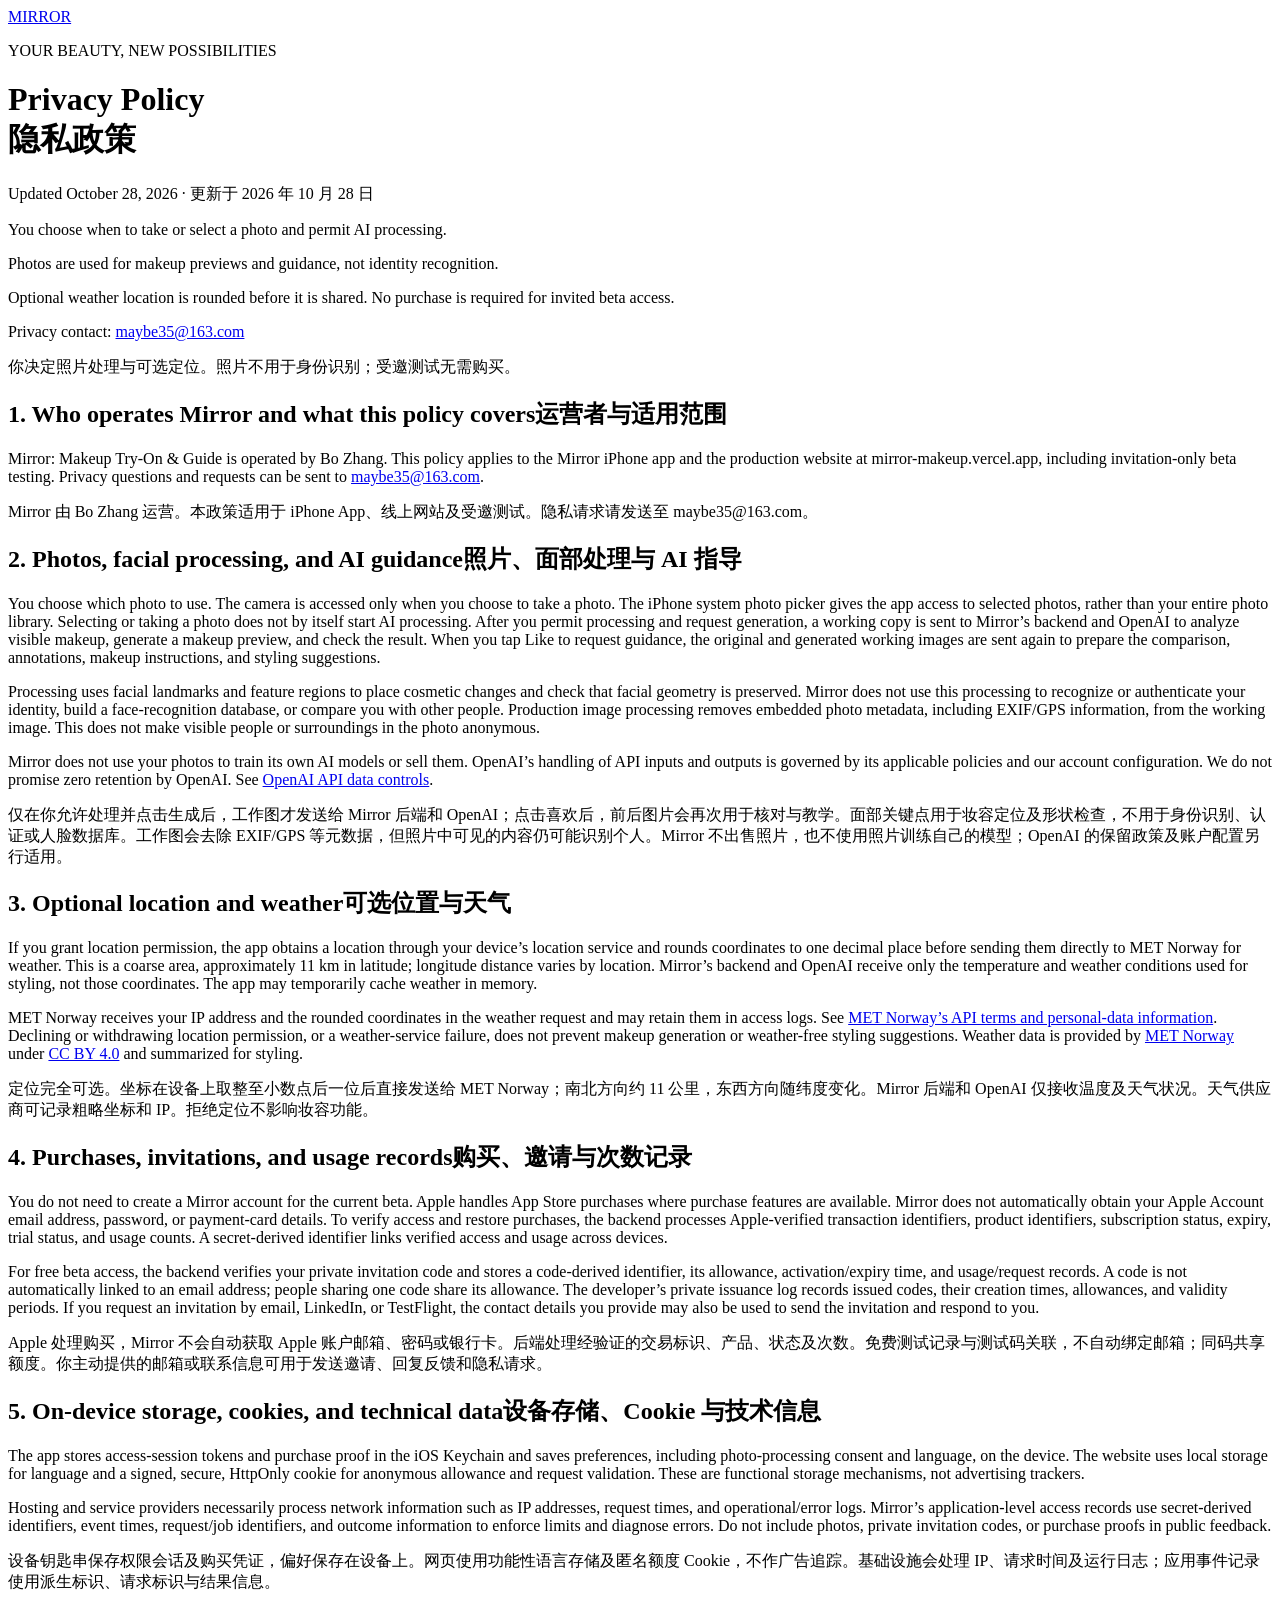
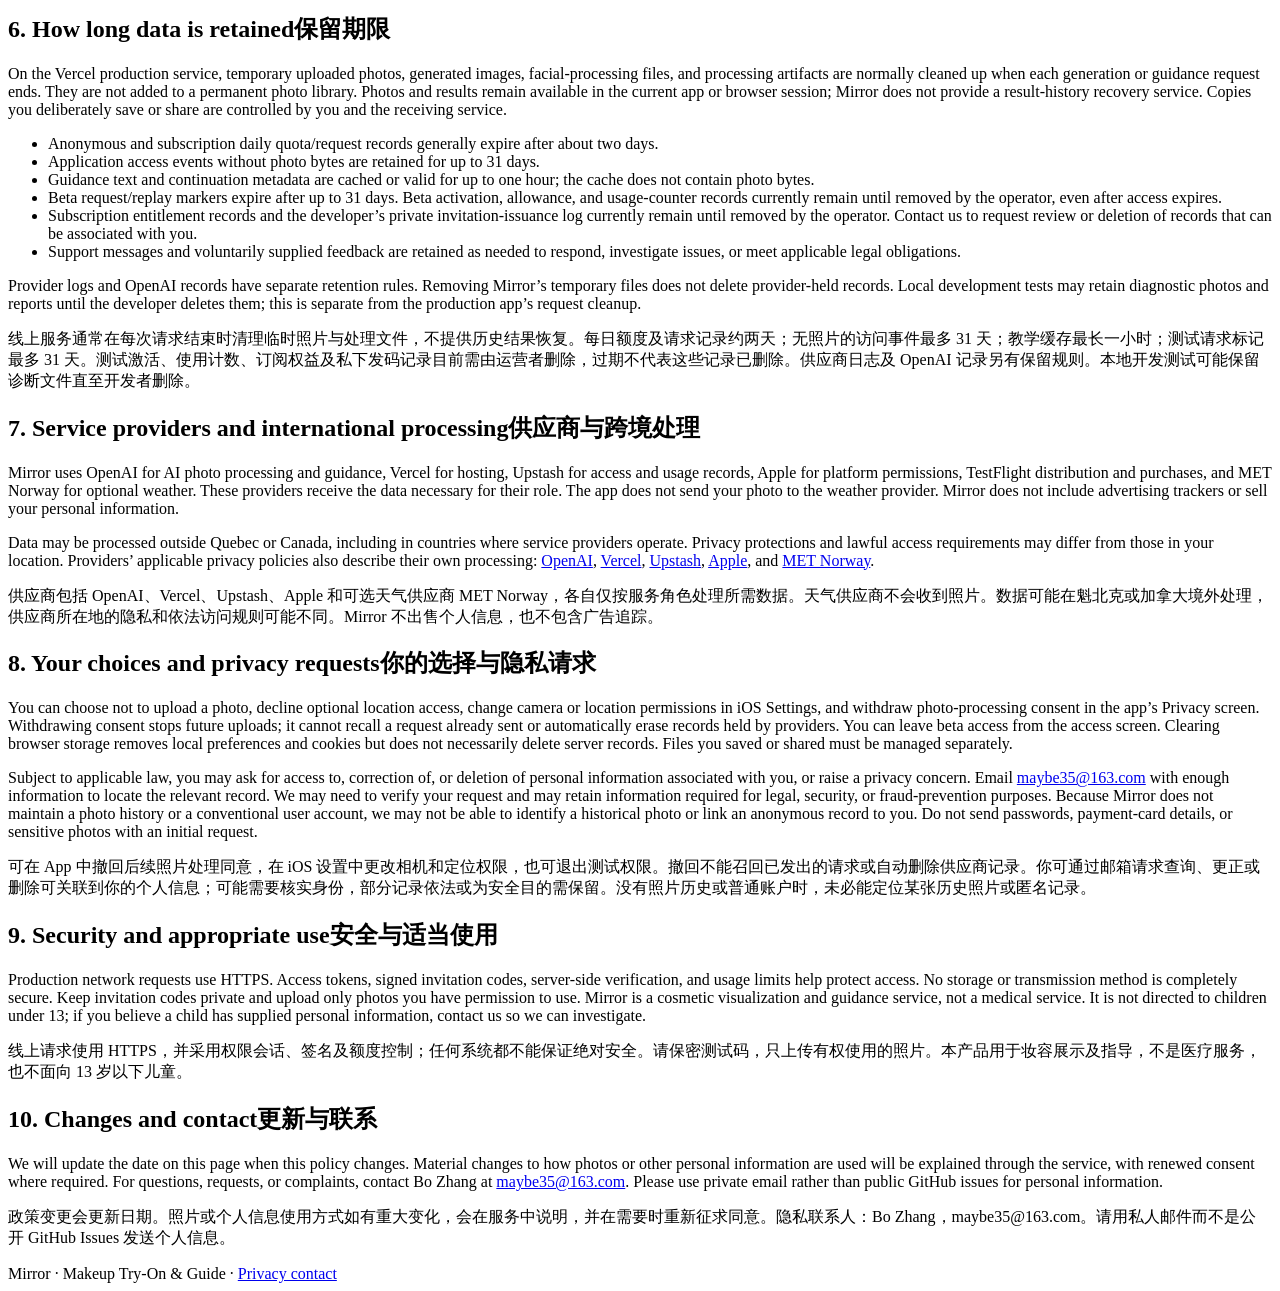
==== commit 525c1d53: "Complete English privacy policy and add in-app policy contact links" ====
--- a/web/privacy.html
+++ b/web/privacy.html
@@ -1,15 +1,106 @@
-<!doctype html><html lang="zh-Hans"><head><meta charset="utf-8"><meta name="viewport" content="width=device-width,initial-scale=1"><title>Mirror · 隐私政策 / Privacy Policy</title><link rel="stylesheet" href="/privacy.css"></head><body><main><a class="brand" href="/">MIRROR</a><p class="eyebrow">YOUR BEAUTY, NEW POSSIBILITIES</p><h1>隐私政策<br><span class="english">Privacy Policy</span></h1><p class="meta">更新于 2026 年 10 月 24 日 · Updated October 24, 2026</p><div class="summary"><p>你决定何时拍照、选择照片，以及是否允许处理。</p><p>照片用于妆容预览和指导，不用于识别你的身份。</p><p>Apple 处理付款；Mirror 不接收银行卡或 Apple 账户密码。</p></div>
-<section><h2>网页版照片与保留时间 / Web photos and retention</h2>
-<p>选择照片会先在当前浏览器显示预览；点击“生成”后，工作图会上传到 Mirror 后端并发送至 OpenAI，用于妆容分析、生成和指导。后续点击“喜欢”时，浏览器会再次发送本次前后图片，用于核对变化和准备指导。</p>
-<p>在 Vercel 线上版本中，每次生成或指导请求使用的临时照片、结果和处理文件会在该请求结束时清理，不写入永久照片库。结果图片仍可在当前浏览器页面中显示；刷新或关闭页面后，本服务不提供历史结果恢复。你自行下载或分享的副本由你管理。</p>
-<p>匿名额度与请求记录约两天后过期；不含照片的访问事件最多保留 31 天，指导文字缓存最长一小时。它们不包含原始照片或图片字节。基础设施供应商可能保留自己的运行日志。</p>
-<p>服务器清理不代表 OpenAI 同时删除其记录。OpenAI 的保留期限、例外和可用数据控制由其 API 政策及实际账户配置决定；Mirror 不承诺供应商零保留。详见 <a href="https://platform.openai.com/docs/guides/your-data" target="_blank" rel="noopener">OpenAI API 数据控制</a>。</p>
-<p class="english">Selecting a photo first previews it in your browser. Clicking Generate uploads a working image to Mirror and OpenAI for makeup analysis and generation. Clicking Like sends the before/after images again to review changes and prepare guidance.</p>
-<p class="english">On the Vercel production service, temporary photos, results, and processing files are cleaned up when each generation or guidance request ends. They are not stored in a permanent photo library. Results remain visible in the current browser page; the service does not offer result-history recovery after refreshing or closing it. Copies you download or share are under your control.</p>
-<p class="english">Anonymous quota and request records expire after about two days. Photo-free access events are retained for up to 31 days; guidance text is cached for up to one hour. These records do not contain original photos or image bytes. Infrastructure providers may keep their own operational logs.</p>
-<p class="english">Server cleanup does not delete OpenAI records. Provider retention periods, exceptions, and available controls depend on OpenAI API policies and the actual account configuration; Mirror does not promise zero provider retention. See <a href="https://platform.openai.com/docs/guides/your-data" target="_blank" rel="noopener">OpenAI API data controls</a>.</p>
-</section><section><h2>Photos / 照片</h2><p>经你同意后，Mirror 仅将你选择的照片发送到后端及 OpenAI，用于分析妆容、生成预览和指导，不用于身份识别。正式服务的临时文件在请求结束后删除。App 不保存结果历史；你可以主动保存或分享结果。</p><p>OpenAI 可能按其政策保留 API 数据；删除后端文件并不代表删除供应商记录。你可以在 App 中撤回同意，停止后续上传。</p><p class="english">Mirror sends only the photo you select to its backend and OpenAI after your consent, to analyze makeup, generate a preview, and prepare guidance. Photos are not used to identify you. Processing files are temporary on the production server and removed after the request. The app does not keep a result history; you can choose to save or share results yourself.</p><p class="english">OpenAI may retain API data under its own policies; server file deletion does not delete provider records. See <a href="https://platform.openai.com/docs/guides/your-data">OpenAI data controls</a>. You can withdraw consent in the app to stop future uploads.</p></section>
-<section><h2>Subscriptions and usage / 订阅与使用记录</h2><p>Apple 处理付款，Mirror 不获取你的 Apple 账户密码、邮箱或银行卡。后端保存经 Apple 验证的订阅标识、产品、到期时间、试用状态和每日次数，以验证权益和恢复购买。订阅记录目前由运营者删除；每日次数和请求记录两天后过期。指导文字缓存最长一小时，不含照片数据。App 在设备钥匙串中保存购买凭证，并在设备上保存偏好。</p><p class="english">Apple processes payments. Mirror does not receive your Apple Account password, email, or payment card. The backend stores signed-transaction-derived subscription identifiers, product, expiry, trial status, and daily usage to verify access and restore purchases. A secret-derived identifier links allowance use across devices. Subscription records currently remain until removed by the operator; daily quota/request records expire after two days. Guidance text is cached for up to one hour, without photo bytes. The app stores purchase proof in the device Keychain and preferences on your device.</p></section>
-<section><h2>Service providers / 服务供应商</h2><p>Vercel 提供服务托管，Upstash 保存订阅及使用记录，OpenAI 处理所选照片。基础设施供应商可能保留 IP 等运行日志。Mirror 不包含广告追踪，也不出售照片。</p><p class="english">Vercel hosts the service, Upstash stores subscription and usage records, and OpenAI processes selected photos. Infrastructure providers may retain operational logs such as IP addresses. Mirror does not include advertising trackers or sell your photos.</p></section>
-<section><h2>Contact / 联系</h2><p>隐私请求请联系开发者。请勿在公开问题中发布照片、购买凭证或其他私人信息。公开上架前将复核联系渠道及保留政策。</p><p class="english">For privacy requests, <a href="https://github.com/pauline-zhang-star/makeup-improver/issues">contact the developer</a>. Do not post photos, receipts, or other private information in public issues. This contact channel and retention policy will be reviewed before public release.</p></section>
-<section><h2>相机与照片权限 / Camera and photo permissions</h2><p>相机仅在你点击拍照时启用。拍摄的照片先留在设备内存中，不会自动保存到相册或上传。你确认照片并同意处理后，生成操作才会上传。相册使用系统选择器，App 不请求整个照片库的访问权限。</p><p class="english">The camera opens only when you choose to take a photo. Captures stay in device memory and are not automatically saved or uploaded. Upload happens when you consent and request generation. The system photo picker shares selected photos without granting access to your entire library.</p></section><section><h2>Optional weather / 可选天气</h2><p>允许定位后，Mirror 将位置在设备上取整至约 11 公里精度后发送至 MET Norway 查询天气；供应商可能在日志中保存粗略坐标和 IP。Mirror 不保存位置，只将温度和天气状况用于 AI 搭配建议。拒绝权限或天气不可用时仍提供不含天气的建议。</p><p class="english">With permission, Mirror rounds location on-device to about 11 km before querying MET Norway. The provider may log approximate coordinates and IP addresses. Mirror does not store location; only temperature and conditions are used for AI styling suggestions. Denied permission or unavailable weather does not block makeup guidance.</p><p>Weather data from <a href="https://api.met.no/doc/License">MET Norway</a>, <a href="https://creativecommons.org/licenses/by/4.0/">CC BY 4.0</a>; summarized for styling.</p></section><footer>Mirror · Makeup Try-On &amp; Guide</footer></main></body></html>+<!doctype html>
+<html lang="en">
+<head>
+<meta charset="utf-8">
+<meta name="viewport" content="width=device-width,initial-scale=1">
+<title>Mirror · Privacy Policy / 隐私政策</title>
+<meta name="description" content="How Mirror handles photos, AI processing, optional weather location, beta invitations, purchases, and privacy requests.">
+<link rel="stylesheet" href="/privacy.css">
+</head>
+<body>
+<main>
+<a class="brand" href="/">MIRROR</a>
+<p class="eyebrow">YOUR BEAUTY, NEW POSSIBILITIES</p>
+<h1>Privacy Policy<br>
+<span class="english" lang="zh-Hans">隐私政策</span>
+</h1>
+<p class="meta">Updated October 28, 2026 · 更新于 2026 年 10 月 28 日</p>
+<div class="summary">
+<p>You choose when to take or select a photo and permit AI processing.</p>
+<p>Photos are used for makeup previews and guidance, not identity recognition.</p>
+<p>Optional weather location is rounded before it is shared. No purchase is required for invited beta access.</p>
+<p>Privacy contact: <a href="mailto:maybe35@163.com">maybe35@163.com</a>
+</p>
+<p lang="zh-Hans">你决定照片处理与可选定位。照片不用于身份识别；受邀测试无需购买。</p>
+</div>
+<section id="scope">
+<h2>1. Who operates Mirror and what this policy covers<span class="zh-heading" lang="zh-Hans">运营者与适用范围</span>
+</h2>
+<p>Mirror: Makeup Try-On &amp; Guide is operated by Bo Zhang. This policy applies to the Mirror iPhone app and the production website at mirror-makeup.vercel.app, including invitation-only beta testing. Privacy questions and requests can be sent to <a href="mailto:maybe35@163.com">maybe35@163.com</a>.</p>
+<p class="translation" lang="zh-Hans">Mirror 由 Bo Zhang 运营。本政策适用于 iPhone App、线上网站及受邀测试。隐私请求请发送至 maybe35@163.com。</p>
+</section>
+<section id="photos">
+<h2>2. Photos, facial processing, and AI guidance<span class="zh-heading" lang="zh-Hans">照片、面部处理与 AI 指导</span>
+</h2>
+<p>You choose which photo to use. The camera is accessed only when you choose to take a photo. The iPhone system photo picker gives the app access to selected photos, rather than your entire photo library. Selecting or taking a photo does not by itself start AI processing. After you permit processing and request generation, a working copy is sent to Mirror’s backend and OpenAI to analyze visible makeup, generate a makeup preview, and check the result. When you tap Like to request guidance, the original and generated working images are sent again to prepare the comparison, annotations, makeup instructions, and styling suggestions.</p>
+<p>Processing uses facial landmarks and feature regions to place cosmetic changes and check that facial geometry is preserved. Mirror does not use this processing to recognize or authenticate your identity, build a face-recognition database, or compare you with other people. Production image processing removes embedded photo metadata, including EXIF/GPS information, from the working image. This does not make visible people or surroundings in the photo anonymous.</p>
+<p>Mirror does not use your photos to train its own AI models or sell them. OpenAI’s handling of API inputs and outputs is governed by its applicable policies and our account configuration. We do not promise zero retention by OpenAI. See <a href="https://developers.openai.com/api/docs/guides/your-data">OpenAI API data controls</a>.</p>
+<p class="translation" lang="zh-Hans">仅在你允许处理并点击生成后，工作图才发送给 Mirror 后端和 OpenAI；点击喜欢后，前后图片会再次用于核对与教学。面部关键点用于妆容定位及形状检查，不用于身份识别、认证或人脸数据库。工作图会去除 EXIF/GPS 等元数据，但照片中可见的内容仍可能识别个人。Mirror 不出售照片，也不使用照片训练自己的模型；OpenAI 的保留政策及账户配置另行适用。</p>
+</section>
+<section id="weather">
+<h2>3. Optional location and weather<span class="zh-heading" lang="zh-Hans">可选位置与天气</span>
+</h2>
+<p>If you grant location permission, the app obtains a location through your device’s location service and rounds coordinates to one decimal place before sending them directly to MET Norway for weather. This is a coarse area, approximately 11 km in latitude; longitude distance varies by location. Mirror’s backend and OpenAI receive only the temperature and weather conditions used for styling, not those coordinates. The app may temporarily cache weather in memory.</p>
+<p>MET Norway receives your IP address and the rounded coordinates in the weather request and may retain them in access logs. See <a href="https://api.met.no/doc/TermsOfService">MET Norway’s API terms and personal-data information</a>. Declining or withdrawing location permission, or a weather-service failure, does not prevent makeup generation or weather-free styling suggestions. Weather data is provided by <a href="https://api.met.no/doc/License">MET Norway</a> under <a href="https://creativecommons.org/licenses/by/4.0/">CC BY 4.0</a> and summarized for styling.</p>
+<p class="translation" lang="zh-Hans">定位完全可选。坐标在设备上取整至小数点后一位后直接发送给 MET Norway；南北方向约 11 公里，东西方向随纬度变化。Mirror 后端和 OpenAI 仅接收温度及天气状况。天气供应商可记录粗略坐标和 IP。拒绝定位不影响妆容功能。</p>
+</section>
+<section id="access">
+<h2>4. Purchases, invitations, and usage records<span class="zh-heading" lang="zh-Hans">购买、邀请与次数记录</span>
+</h2>
+<p>You do not need to create a Mirror account for the current beta. Apple handles App Store purchases where purchase features are available. Mirror does not automatically obtain your Apple Account email address, password, or payment-card details. To verify access and restore purchases, the backend processes Apple-verified transaction identifiers, product identifiers, subscription status, expiry, trial status, and usage counts. A secret-derived identifier links verified access and usage across devices.</p>
+<p>For free beta access, the backend verifies your private invitation code and stores a code-derived identifier, its allowance, activation/expiry time, and usage/request records. A code is not automatically linked to an email address; people sharing one code share its allowance. The developer’s private issuance log records issued codes, their creation times, allowances, and validity periods. If you request an invitation by email, LinkedIn, or TestFlight, the contact details you provide may also be used to send the invitation and respond to you.</p>
+<p class="translation" lang="zh-Hans">Apple 处理购买，Mirror 不会自动获取 Apple 账户邮箱、密码或银行卡。后端处理经验证的交易标识、产品、状态及次数。免费测试记录与测试码关联，不自动绑定邮箱；同码共享额度。你主动提供的邮箱或联系信息可用于发送邀请、回复反馈和隐私请求。</p>
+</section>
+<section id="storage">
+<h2>5. On-device storage, cookies, and technical data<span class="zh-heading" lang="zh-Hans">设备存储、Cookie 与技术信息</span>
+</h2>
+<p>The app stores access-session tokens and purchase proof in the iOS Keychain and saves preferences, including photo-processing consent and language, on the device. The website uses local storage for language and a signed, secure, HttpOnly cookie for anonymous allowance and request validation. These are functional storage mechanisms, not advertising trackers.</p>
+<p>Hosting and service providers necessarily process network information such as IP addresses, request times, and operational/error logs. Mirror’s application-level access records use secret-derived identifiers, event times, request/job identifiers, and outcome information to enforce limits and diagnose errors. Do not include photos, private invitation codes, or purchase proofs in public feedback.</p>
+<p class="translation" lang="zh-Hans">设备钥匙串保存权限会话及购买凭证，偏好保存在设备上。网页使用功能性语言存储及匿名额度 Cookie，不作广告追踪。基础设施会处理 IP、请求时间及运行日志；应用事件记录使用派生标识、请求标识与结果信息。</p>
+</section>
+<section id="retention">
+<h2>6. How long data is retained<span class="zh-heading" lang="zh-Hans">保留期限</span>
+</h2>
+<p>On the Vercel production service, temporary uploaded photos, generated images, facial-processing files, and processing artifacts are normally cleaned up when each generation or guidance request ends. They are not added to a permanent photo library. Photos and results remain available in the current app or browser session; Mirror does not provide a result-history recovery service. Copies you deliberately save or share are controlled by you and the receiving service.</p>
+<ul>
+<li>Anonymous and subscription daily quota/request records generally expire after about two days.</li>
+<li>Application access events without photo bytes are retained for up to 31 days.</li>
+<li>Guidance text and continuation metadata are cached or valid for up to one hour; the cache does not contain photo bytes.</li>
+<li>Beta request/replay markers expire after up to 31 days. Beta activation, allowance, and usage-counter records currently remain until removed by the operator, even after access expires.</li>
+<li>Subscription entitlement records and the developer’s private invitation-issuance log currently remain until removed by the operator. Contact us to request review or deletion of records that can be associated with you.</li>
+<li>Support messages and voluntarily supplied feedback are retained as needed to respond, investigate issues, or meet applicable legal obligations.</li>
+</ul>
+<p>Provider logs and OpenAI records have separate retention rules. Removing Mirror’s temporary files does not delete provider-held records. Local development tests may retain diagnostic photos and reports until the developer deletes them; this is separate from the production app’s request cleanup.</p>
+<p class="translation" lang="zh-Hans">线上服务通常在每次请求结束时清理临时照片与处理文件，不提供历史结果恢复。每日额度及请求记录约两天；无照片的访问事件最多 31 天；教学缓存最长一小时；测试请求标记最多 31 天。测试激活、使用计数、订阅权益及私下发码记录目前需由运营者删除，过期不代表这些记录已删除。供应商日志及 OpenAI 记录另有保留规则。本地开发测试可能保留诊断文件直至开发者删除。</p>
+</section>
+<section id="providers">
+<h2>7. Service providers and international processing<span class="zh-heading" lang="zh-Hans">供应商与跨境处理</span>
+</h2>
+<p>Mirror uses OpenAI for AI photo processing and guidance, Vercel for hosting, Upstash for access and usage records, Apple for platform permissions, TestFlight distribution and purchases, and MET Norway for optional weather. These providers receive the data necessary for their role. The app does not send your photo to the weather provider. Mirror does not include advertising trackers or sell your personal information.</p>
+<p>Data may be processed outside Quebec or Canada, including in countries where service providers operate. Privacy protections and lawful access requirements may differ from those in your location. Providers’ applicable privacy policies also describe their own processing: <a href="https://openai.com/policies/privacy-policy/">OpenAI</a>, <a href="https://vercel.com/legal/privacy-policy">Vercel</a>, <a href="https://upstash.com/trust/privacy.pdf">Upstash</a>, <a href="https://www.apple.com/legal/privacy/">Apple</a>, and <a href="https://www.met.no/en/About-us/privacy">MET Norway</a>.</p>
+<p class="translation" lang="zh-Hans">供应商包括 OpenAI、Vercel、Upstash、Apple 和可选天气供应商 MET Norway，各自仅按服务角色处理所需数据。天气供应商不会收到照片。数据可能在魁北克或加拿大境外处理，供应商所在地的隐私和依法访问规则可能不同。Mirror 不出售个人信息，也不包含广告追踪。</p>
+</section>
+<section id="choices">
+<h2>8. Your choices and privacy requests<span class="zh-heading" lang="zh-Hans">你的选择与隐私请求</span>
+</h2>
+<p>You can choose not to upload a photo, decline optional location access, change camera or location permissions in iOS Settings, and withdraw photo-processing consent in the app’s Privacy screen. Withdrawing consent stops future uploads; it cannot recall a request already sent or automatically erase records held by providers. You can leave beta access from the access screen. Clearing browser storage removes local preferences and cookies but does not necessarily delete server records. Files you saved or shared must be managed separately.</p>
+<p>Subject to applicable law, you may ask for access to, correction of, or deletion of personal information associated with you, or raise a privacy concern. Email <a href="mailto:maybe35@163.com">maybe35@163.com</a> with enough information to locate the relevant record. We may need to verify your request and may retain information required for legal, security, or fraud-prevention purposes. Because Mirror does not maintain a photo history or a conventional user account, we may not be able to identify a historical photo or link an anonymous record to you. Do not send passwords, payment-card details, or sensitive photos with an initial request.</p>
+<p class="translation" lang="zh-Hans">可在 App 中撤回后续照片处理同意，在 iOS 设置中更改相机和定位权限，也可退出测试权限。撤回不能召回已发出的请求或自动删除供应商记录。你可通过邮箱请求查询、更正或删除可关联到你的个人信息；可能需要核实身份，部分记录依法或为安全目的需保留。没有照片历史或普通账户时，未必能定位某张历史照片或匿名记录。</p>
+</section>
+<section id="security">
+<h2>9. Security and appropriate use<span class="zh-heading" lang="zh-Hans">安全与适当使用</span>
+</h2>
+<p>Production network requests use HTTPS. Access tokens, signed invitation codes, server-side verification, and usage limits help protect access. No storage or transmission method is completely secure. Keep invitation codes private and upload only photos you have permission to use. Mirror is a cosmetic visualization and guidance service, not a medical service. It is not directed to children under 13; if you believe a child has supplied personal information, contact us so we can investigate.</p>
+<p class="translation" lang="zh-Hans">线上请求使用 HTTPS，并采用权限会话、签名及额度控制；任何系统都不能保证绝对安全。请保密测试码，只上传有权使用的照片。本产品用于妆容展示及指导，不是医疗服务，也不面向 13 岁以下儿童。</p>
+</section>
+<section id="changes">
+<h2>10. Changes and contact<span class="zh-heading" lang="zh-Hans">更新与联系</span>
+</h2>
+<p>We will update the date on this page when this policy changes. Material changes to how photos or other personal information are used will be explained through the service, with renewed consent where required. For questions, requests, or complaints, contact Bo Zhang at <a href="mailto:maybe35@163.com">maybe35@163.com</a>. Please use private email rather than public GitHub issues for personal information.</p>
+<p class="translation" lang="zh-Hans">政策变更会更新日期。照片或个人信息使用方式如有重大变化，会在服务中说明，并在需要时重新征求同意。隐私联系人：Bo Zhang，maybe35@163.com。请用私人邮件而不是公开 GitHub Issues 发送个人信息。</p>
+</section>
+<footer>Mirror · Makeup Try-On &amp; Guide · <a href="mailto:maybe35@163.com">Privacy contact</a>
+</footer>
+</main>
+</body>
+</html>
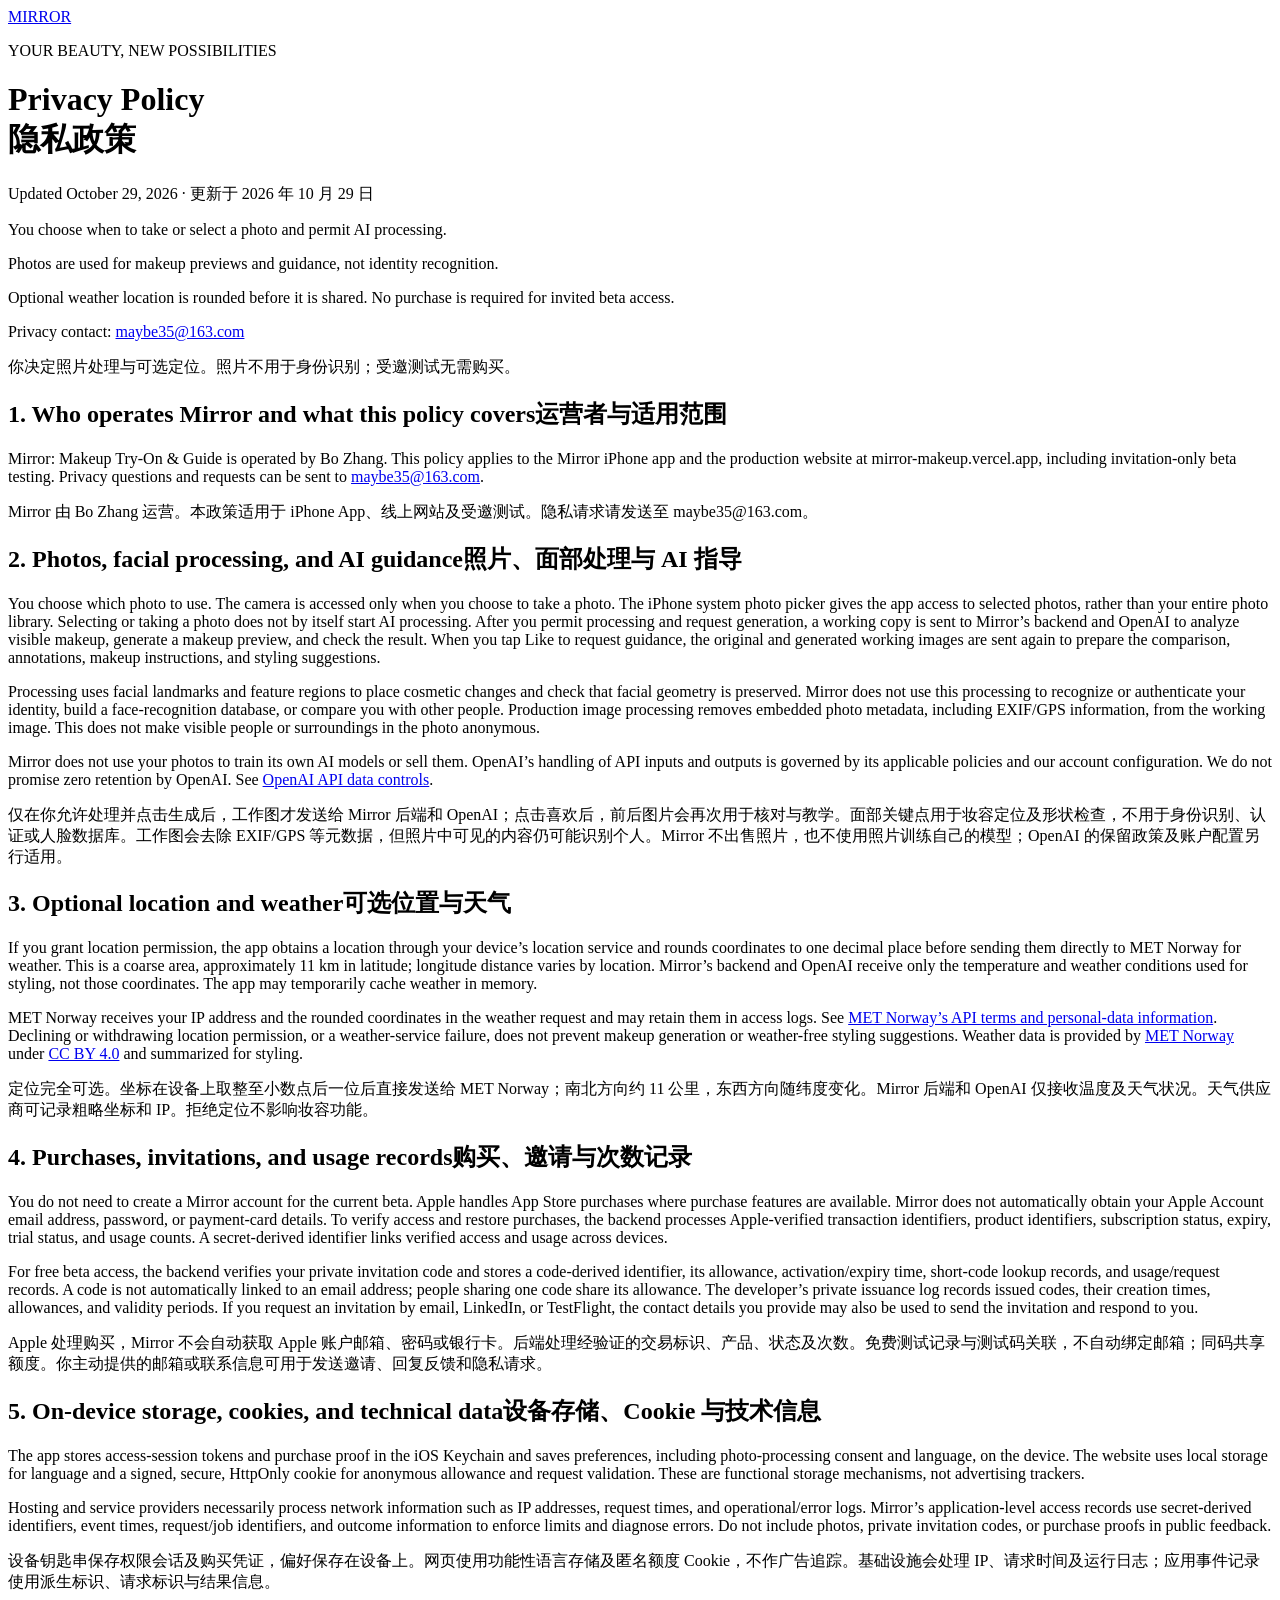
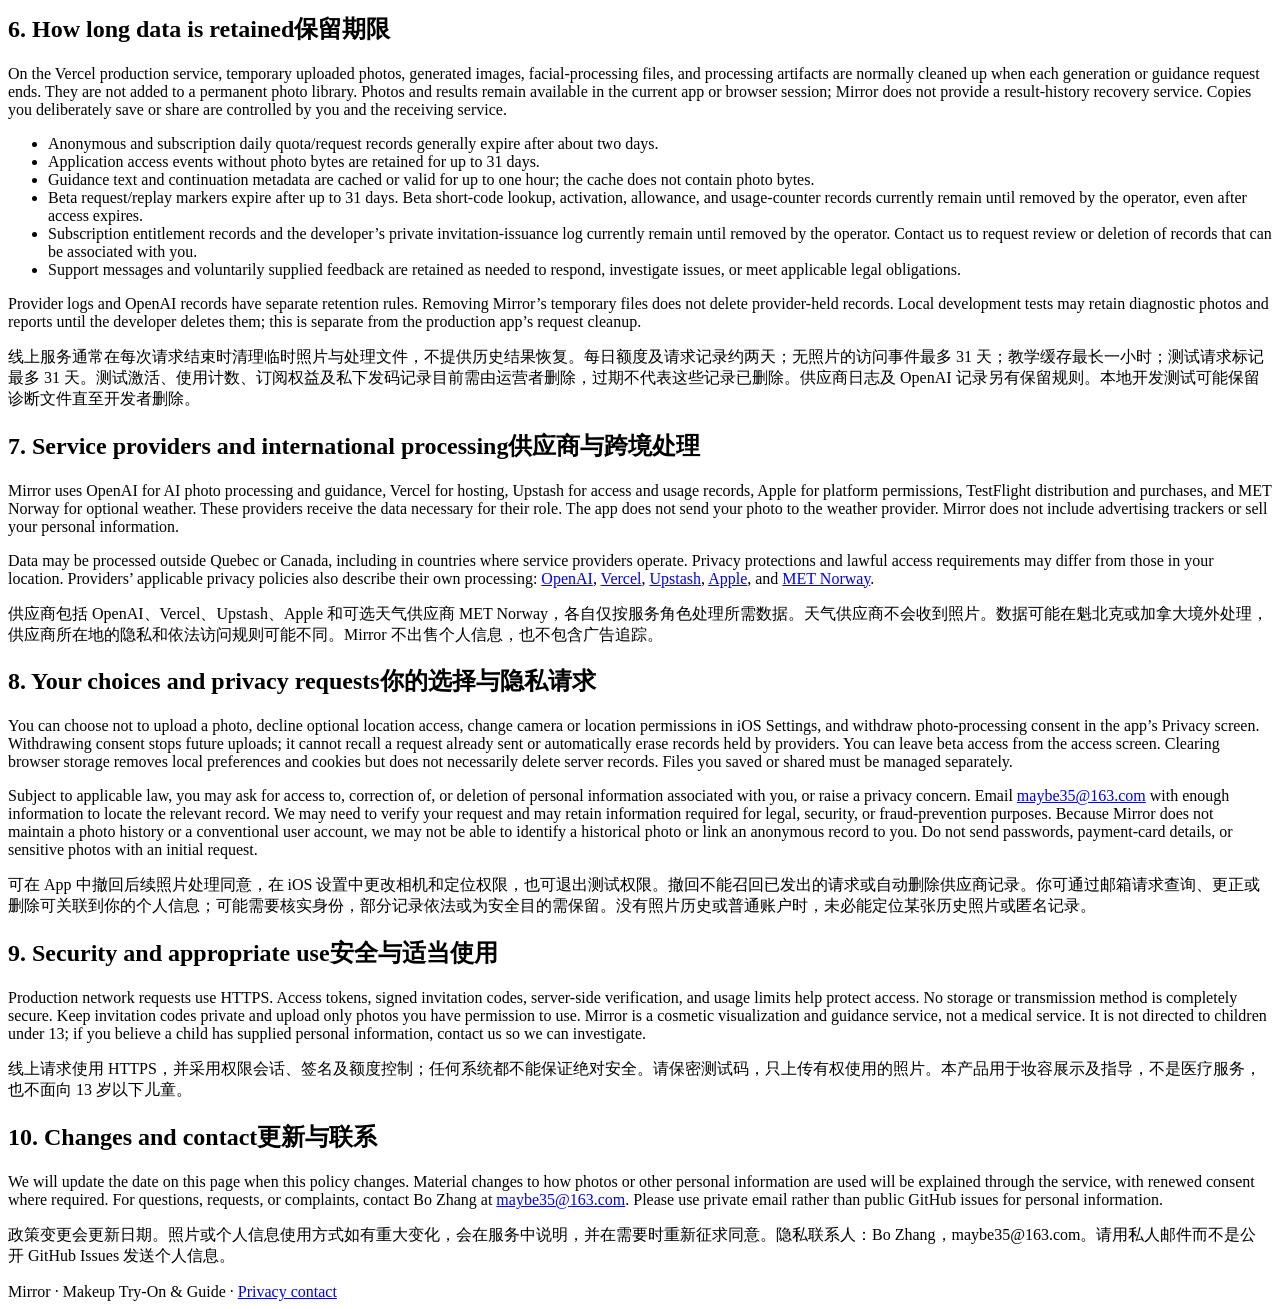
==== commit 2ffee0ab: "Shorten beta invitation codes and follow system language on first launch" ====
--- a/web/privacy.html
+++ b/web/privacy.html
@@ -14,7 +14,7 @@
 <h1>Privacy Policy<br>
 <span class="english" lang="zh-Hans">隐私政策</span>
 </h1>
-<p class="meta">Updated October 28, 2026 · 更新于 2026 年 10 月 28 日</p>
+<p class="meta">Updated October 29, 2026 · 更新于 2026 年 10 月 29 日</p>
 <div class="summary">
 <p>You choose when to take or select a photo and permit AI processing.</p>
 <p>Photos are used for makeup previews and guidance, not identity recognition.</p>
@@ -48,7 +48,7 @@
 <h2>4. Purchases, invitations, and usage records<span class="zh-heading" lang="zh-Hans">购买、邀请与次数记录</span>
 </h2>
 <p>You do not need to create a Mirror account for the current beta. Apple handles App Store purchases where purchase features are available. Mirror does not automatically obtain your Apple Account email address, password, or payment-card details. To verify access and restore purchases, the backend processes Apple-verified transaction identifiers, product identifiers, subscription status, expiry, trial status, and usage counts. A secret-derived identifier links verified access and usage across devices.</p>
-<p>For free beta access, the backend verifies your private invitation code and stores a code-derived identifier, its allowance, activation/expiry time, and usage/request records. A code is not automatically linked to an email address; people sharing one code share its allowance. The developer’s private issuance log records issued codes, their creation times, allowances, and validity periods. If you request an invitation by email, LinkedIn, or TestFlight, the contact details you provide may also be used to send the invitation and respond to you.</p>
+<p>For free beta access, the backend verifies your private invitation code and stores a code-derived identifier, its allowance, activation/expiry time, short-code lookup records, and usage/request records. A code is not automatically linked to an email address; people sharing one code share its allowance. The developer’s private issuance log records issued codes, their creation times, allowances, and validity periods. If you request an invitation by email, LinkedIn, or TestFlight, the contact details you provide may also be used to send the invitation and respond to you.</p>
 <p class="translation" lang="zh-Hans">Apple 处理购买，Mirror 不会自动获取 Apple 账户邮箱、密码或银行卡。后端处理经验证的交易标识、产品、状态及次数。免费测试记录与测试码关联，不自动绑定邮箱；同码共享额度。你主动提供的邮箱或联系信息可用于发送邀请、回复反馈和隐私请求。</p>
 </section>
 <section id="storage">
@@ -66,7 +66,7 @@
 <li>Anonymous and subscription daily quota/request records generally expire after about two days.</li>
 <li>Application access events without photo bytes are retained for up to 31 days.</li>
 <li>Guidance text and continuation metadata are cached or valid for up to one hour; the cache does not contain photo bytes.</li>
-<li>Beta request/replay markers expire after up to 31 days. Beta activation, allowance, and usage-counter records currently remain until removed by the operator, even after access expires.</li>
+<li>Beta request/replay markers expire after up to 31 days. Beta short-code lookup, activation, allowance, and usage-counter records currently remain until removed by the operator, even after access expires.</li>
 <li>Subscription entitlement records and the developer’s private invitation-issuance log currently remain until removed by the operator. Contact us to request review or deletion of records that can be associated with you.</li>
 <li>Support messages and voluntarily supplied feedback are retained as needed to respond, investigate issues, or meet applicable legal obligations.</li>
 </ul>
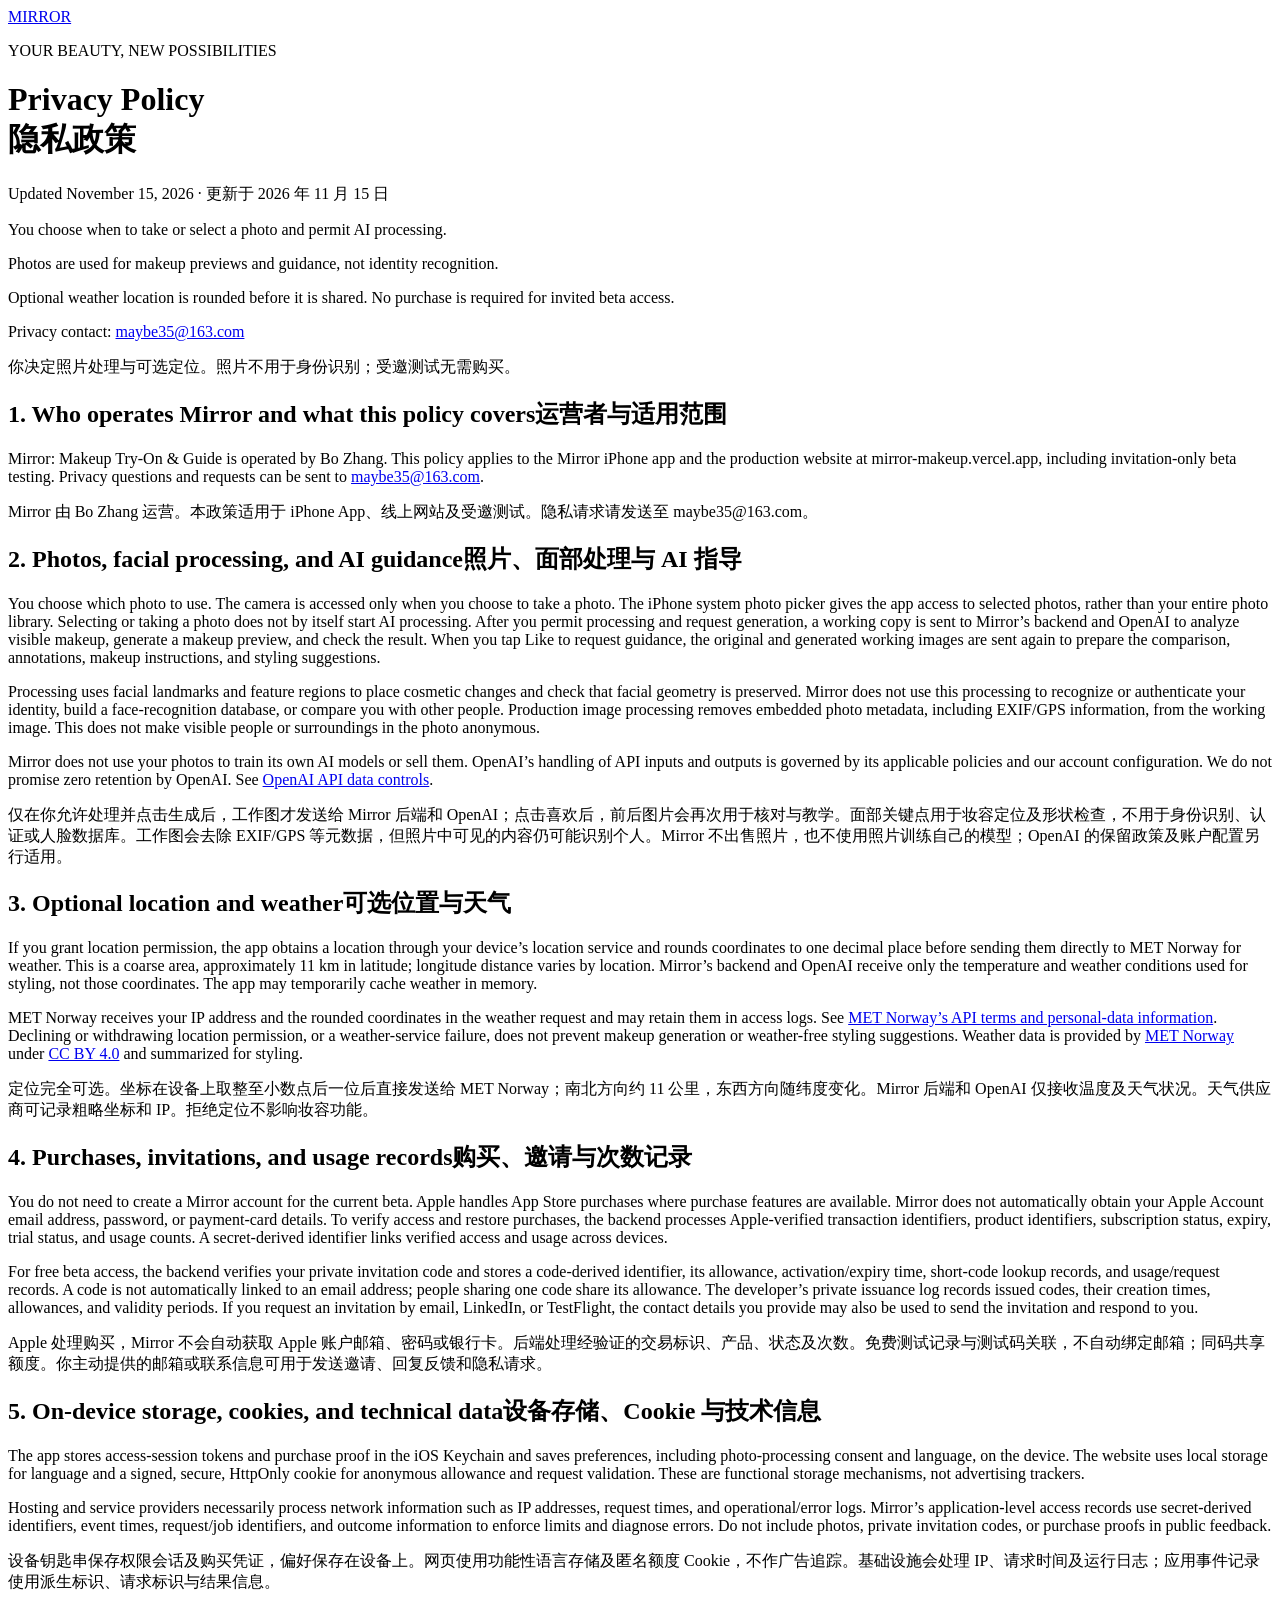
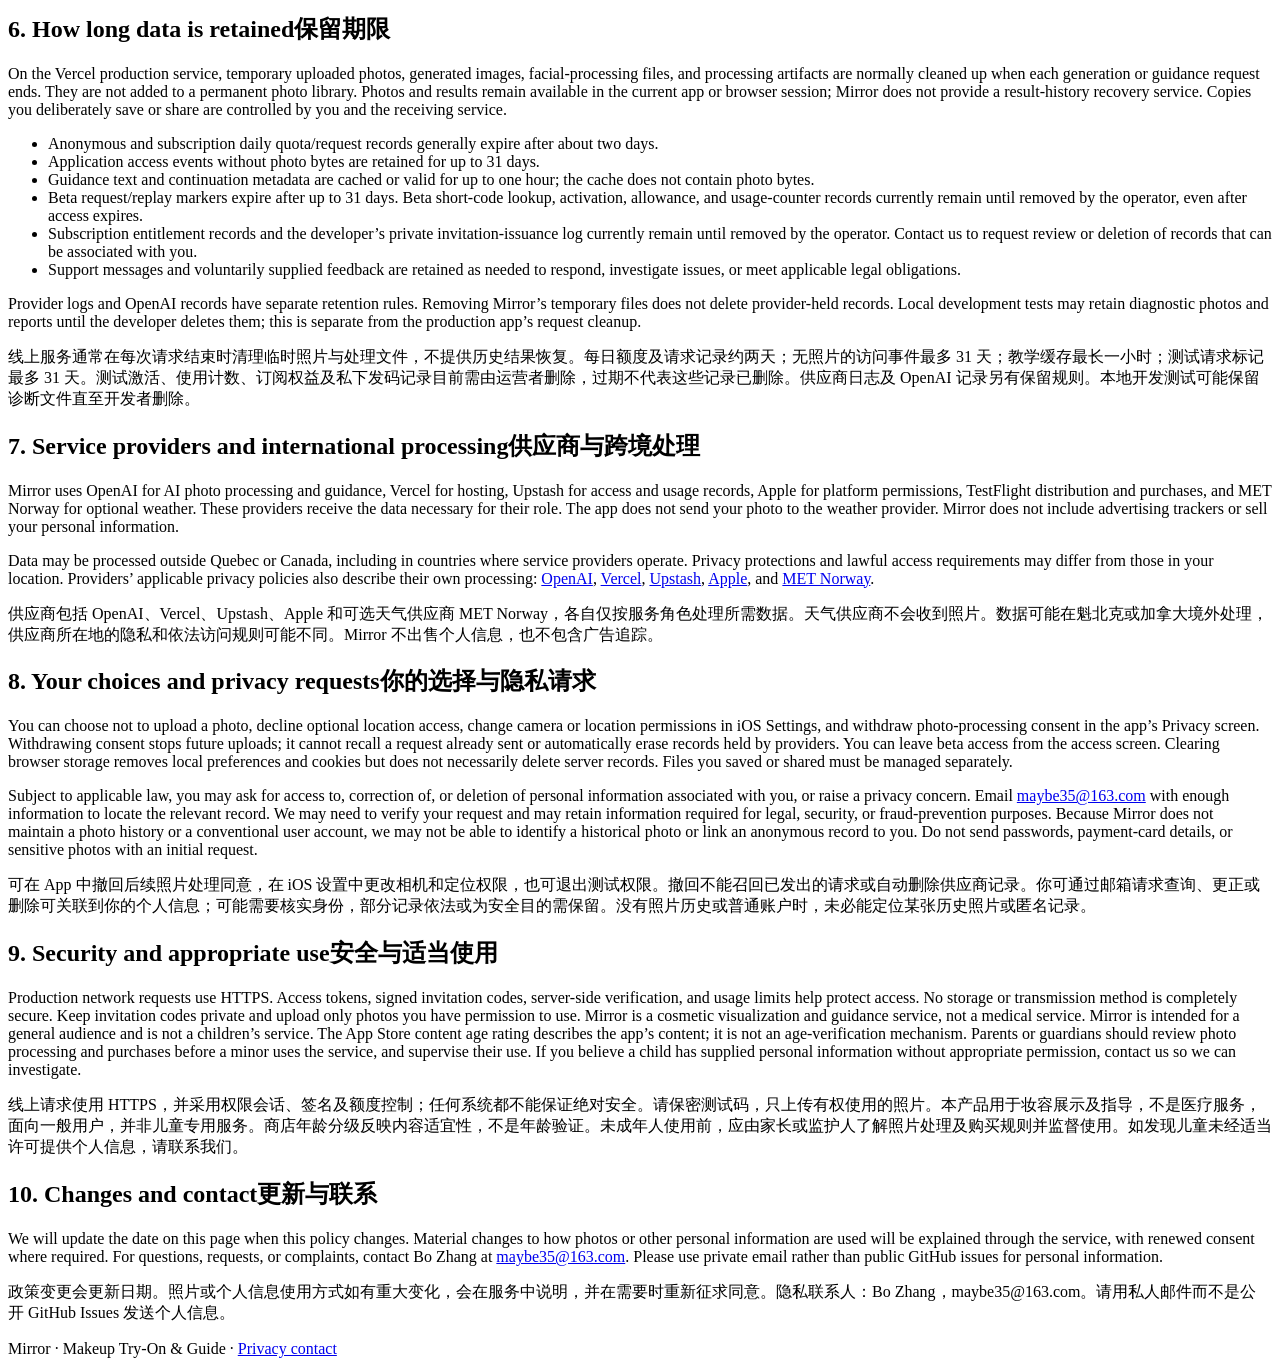
==== commit ad3bdb79: "Prepare public support and general-audience privacy information" ====
--- a/web/privacy.html
+++ b/web/privacy.html
@@ -14,7 +14,7 @@
 <h1>Privacy Policy<br>
 <span class="english" lang="zh-Hans">隐私政策</span>
 </h1>
-<p class="meta">Updated October 29, 2026 · 更新于 2026 年 10 月 29 日</p>
+<p class="meta">Updated November 15, 2026 · 更新于 2026 年 11 月 15 日</p>
 <div class="summary">
 <p>You choose when to take or select a photo and permit AI processing.</p>
 <p>Photos are used for makeup previews and guidance, not identity recognition.</p>
@@ -90,8 +90,8 @@
 <section id="security">
 <h2>9. Security and appropriate use<span class="zh-heading" lang="zh-Hans">安全与适当使用</span>
 </h2>
-<p>Production network requests use HTTPS. Access tokens, signed invitation codes, server-side verification, and usage limits help protect access. No storage or transmission method is completely secure. Keep invitation codes private and upload only photos you have permission to use. Mirror is a cosmetic visualization and guidance service, not a medical service. It is not directed to children under 13; if you believe a child has supplied personal information, contact us so we can investigate.</p>
-<p class="translation" lang="zh-Hans">线上请求使用 HTTPS，并采用权限会话、签名及额度控制；任何系统都不能保证绝对安全。请保密测试码，只上传有权使用的照片。本产品用于妆容展示及指导，不是医疗服务，也不面向 13 岁以下儿童。</p>
+<p>Production network requests use HTTPS. Access tokens, signed invitation codes, server-side verification, and usage limits help protect access. No storage or transmission method is completely secure. Keep invitation codes private and upload only photos you have permission to use. Mirror is a cosmetic visualization and guidance service, not a medical service. Mirror is intended for a general audience and is not a children’s service. The App Store content age rating describes the app’s content; it is not an age-verification mechanism. Parents or guardians should review photo processing and purchases before a minor uses the service, and supervise their use. If you believe a child has supplied personal information without appropriate permission, contact us so we can investigate.</p>
+<p class="translation" lang="zh-Hans">线上请求使用 HTTPS，并采用权限会话、签名及额度控制；任何系统都不能保证绝对安全。请保密测试码，只上传有权使用的照片。本产品用于妆容展示及指导，不是医疗服务，面向一般用户，并非儿童专用服务。商店年龄分级反映内容适宜性，不是年龄验证。未成年人使用前，应由家长或监护人了解照片处理及购买规则并监督使用。如发现儿童未经适当许可提供个人信息，请联系我们。</p>
 </section>
 <section id="changes">
 <h2>10. Changes and contact<span class="zh-heading" lang="zh-Hans">更新与联系</span>
